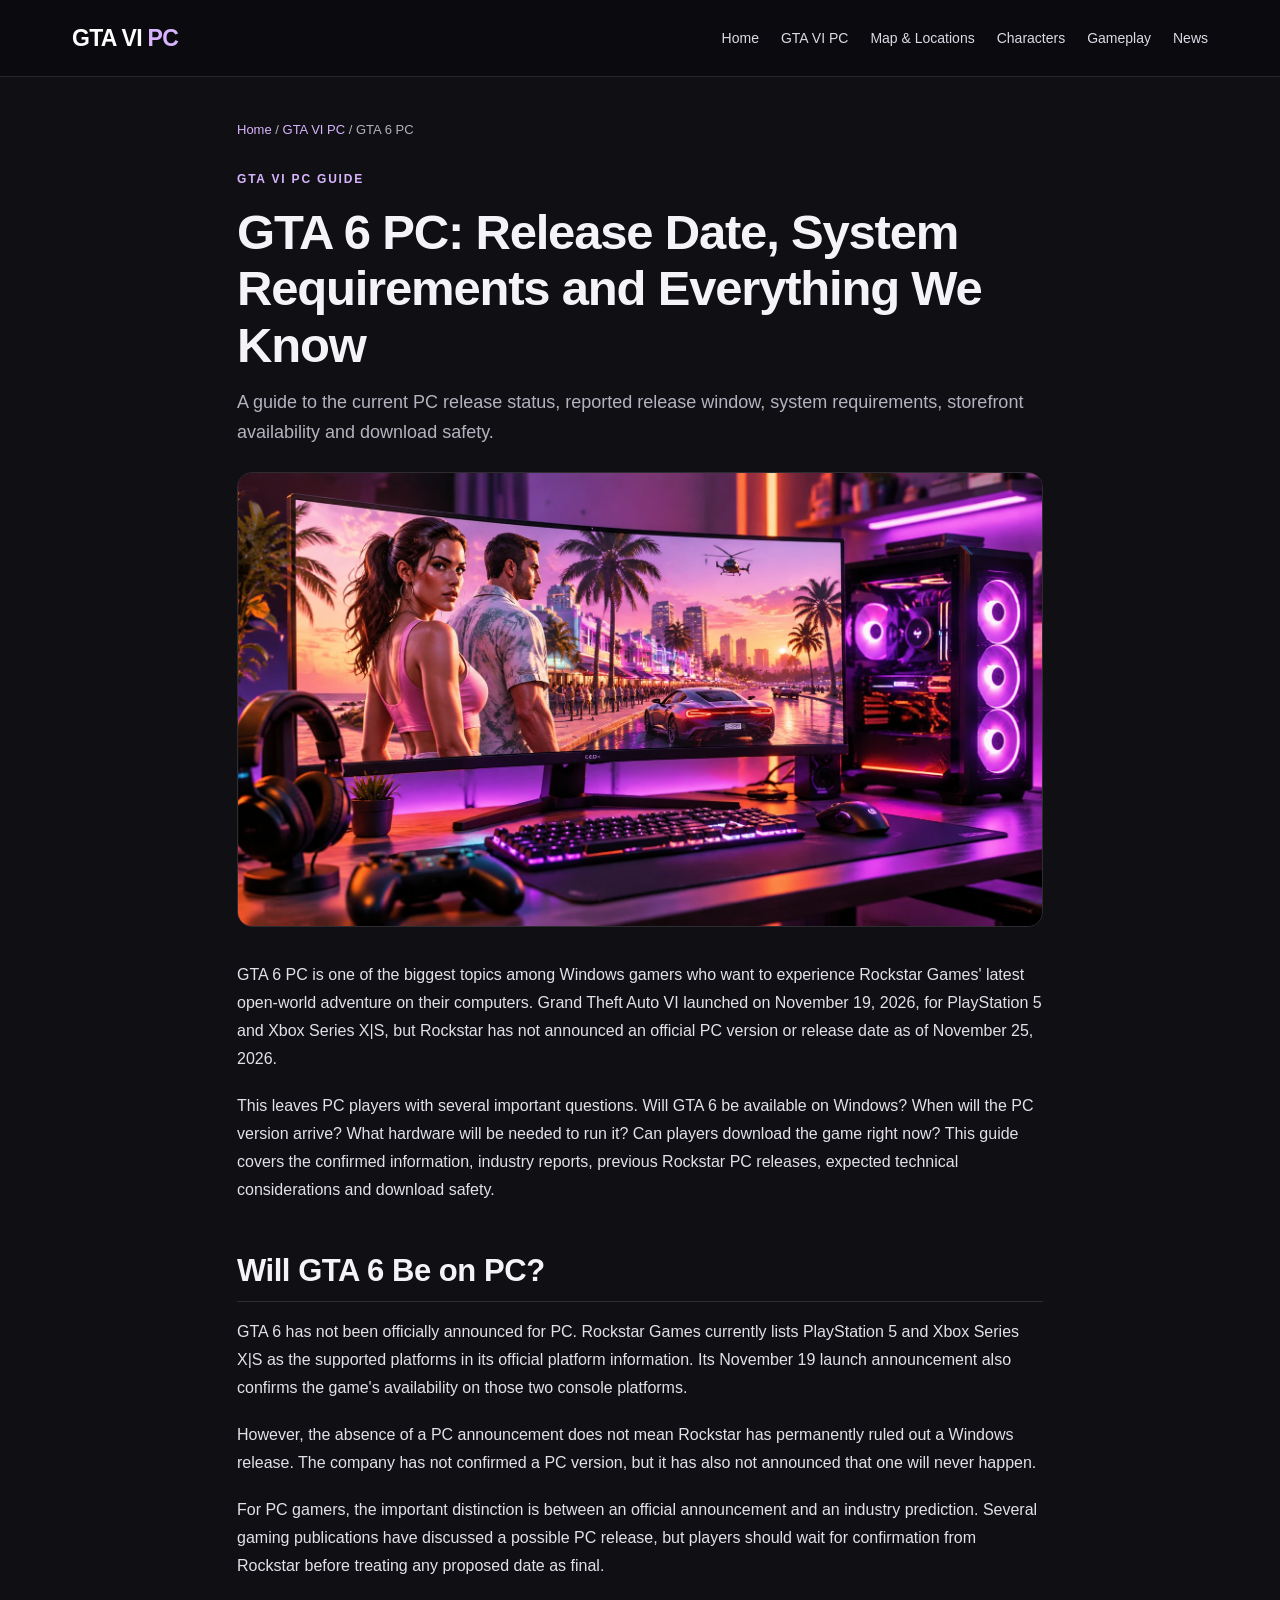
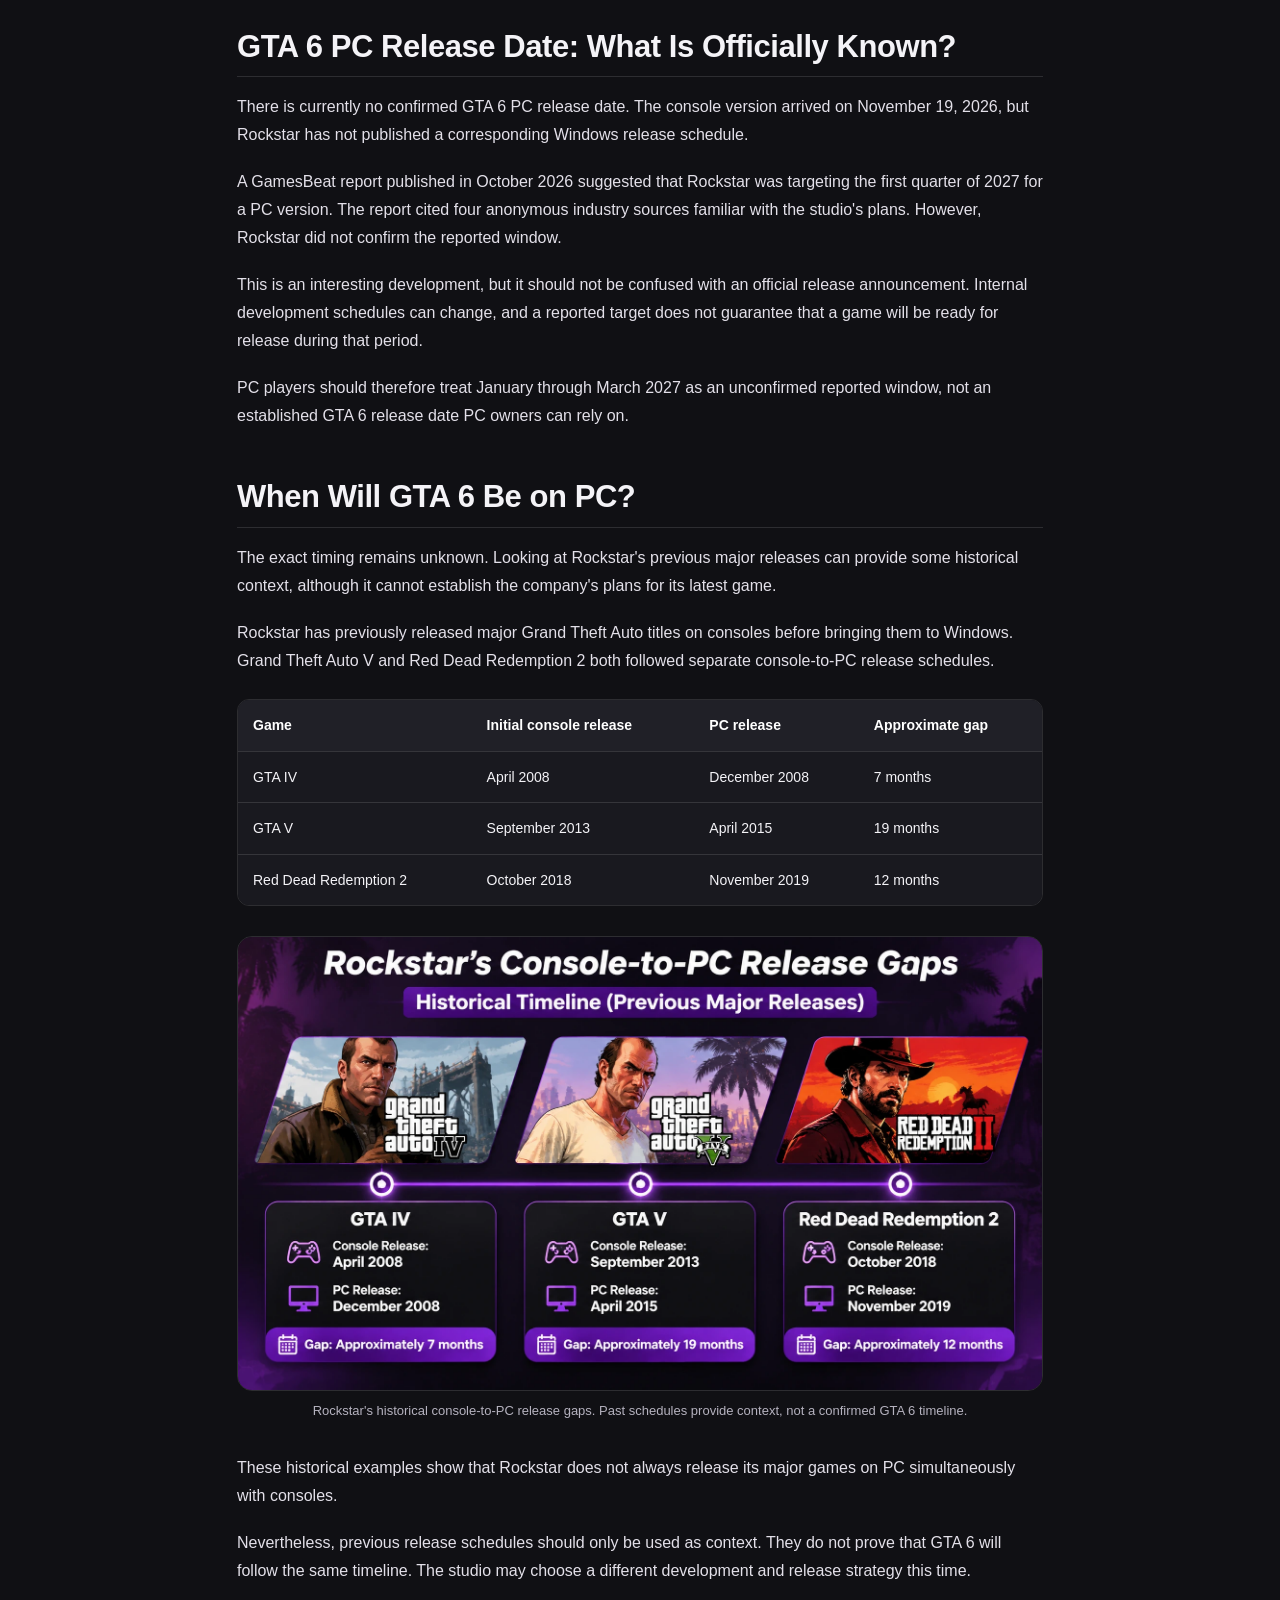
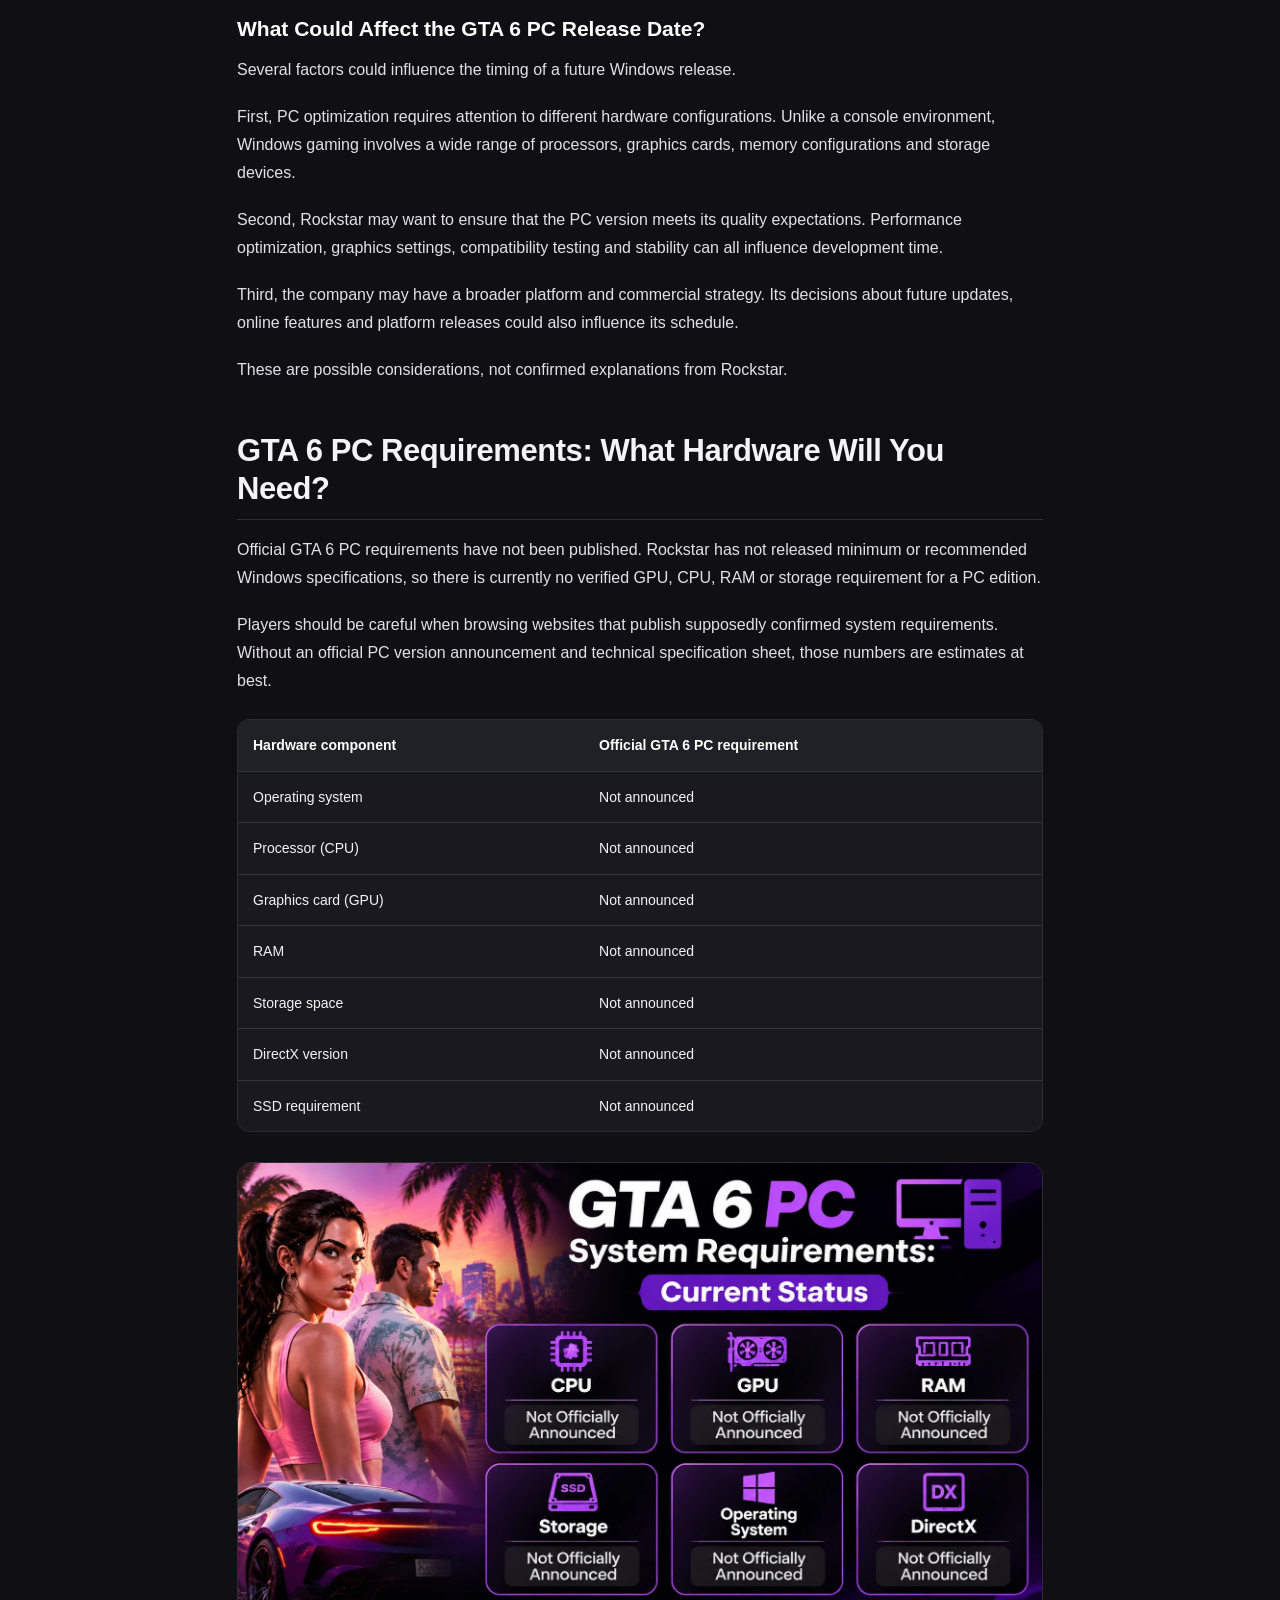
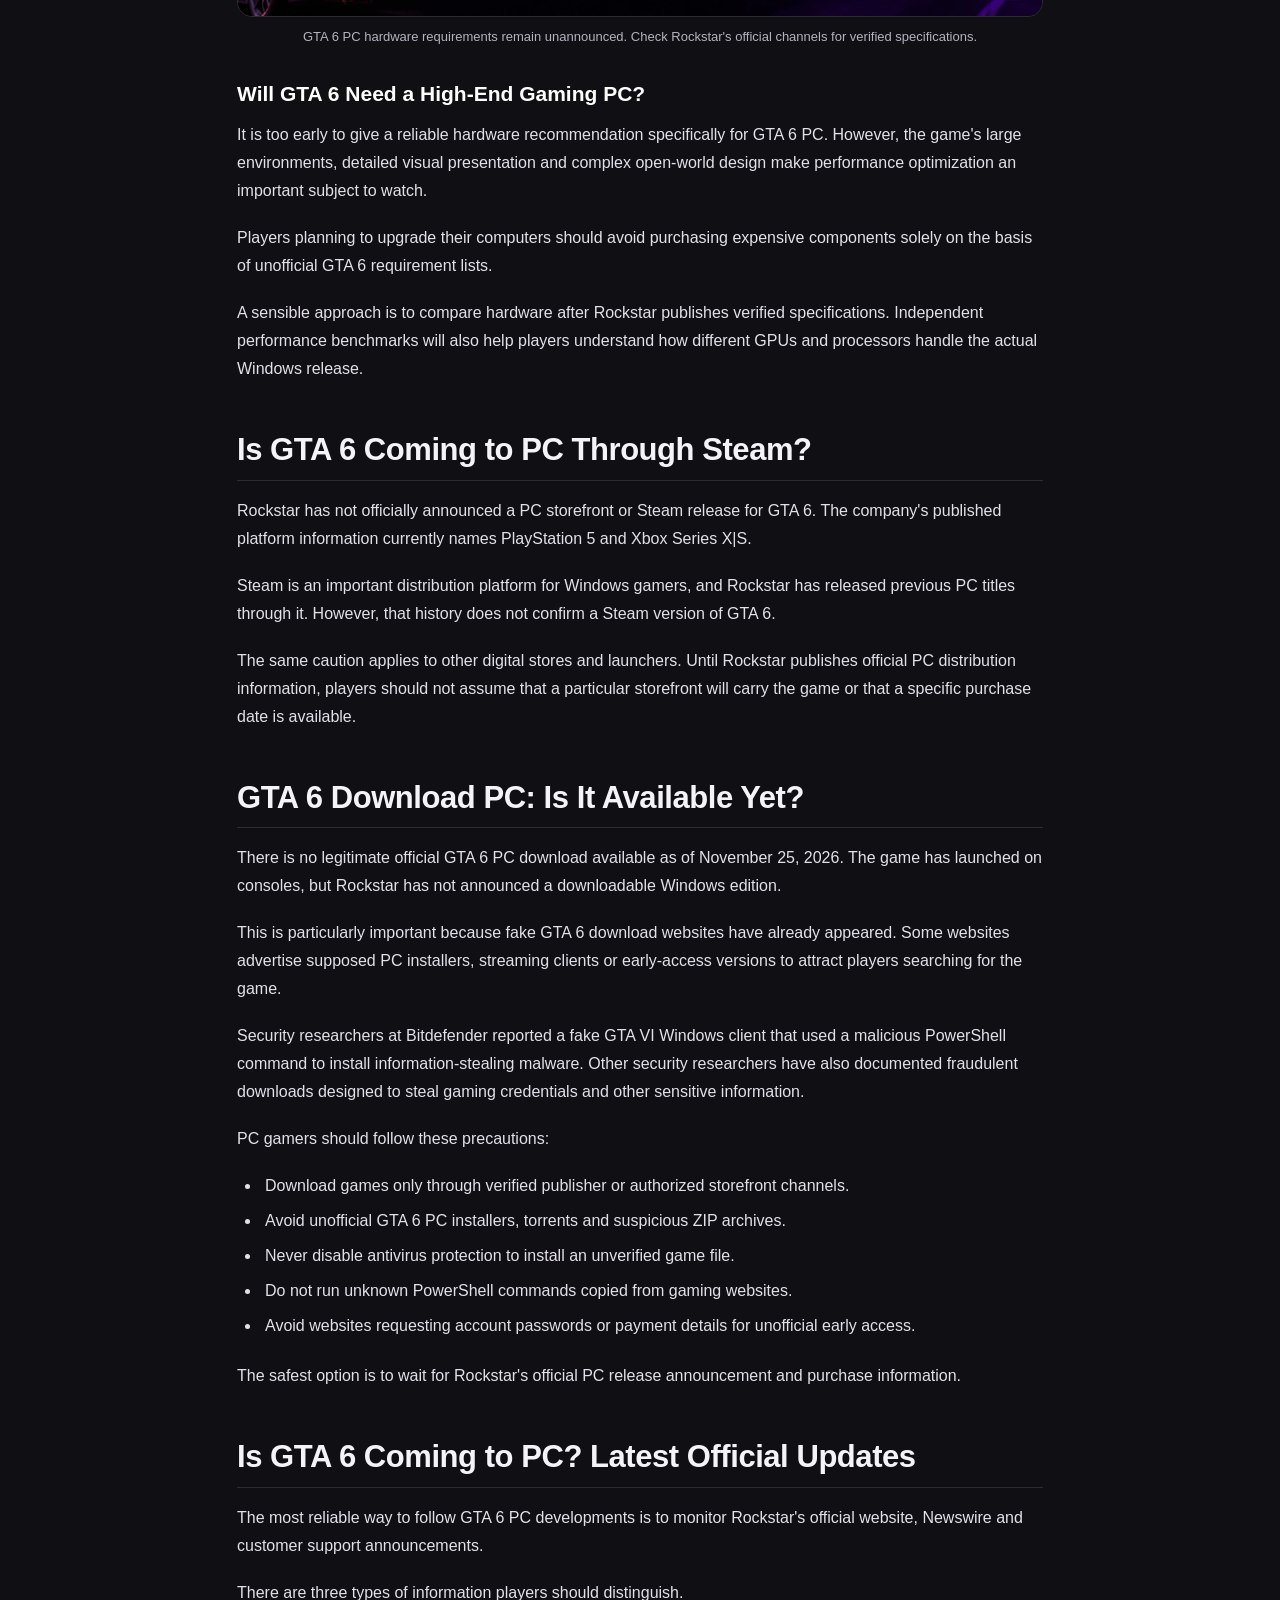
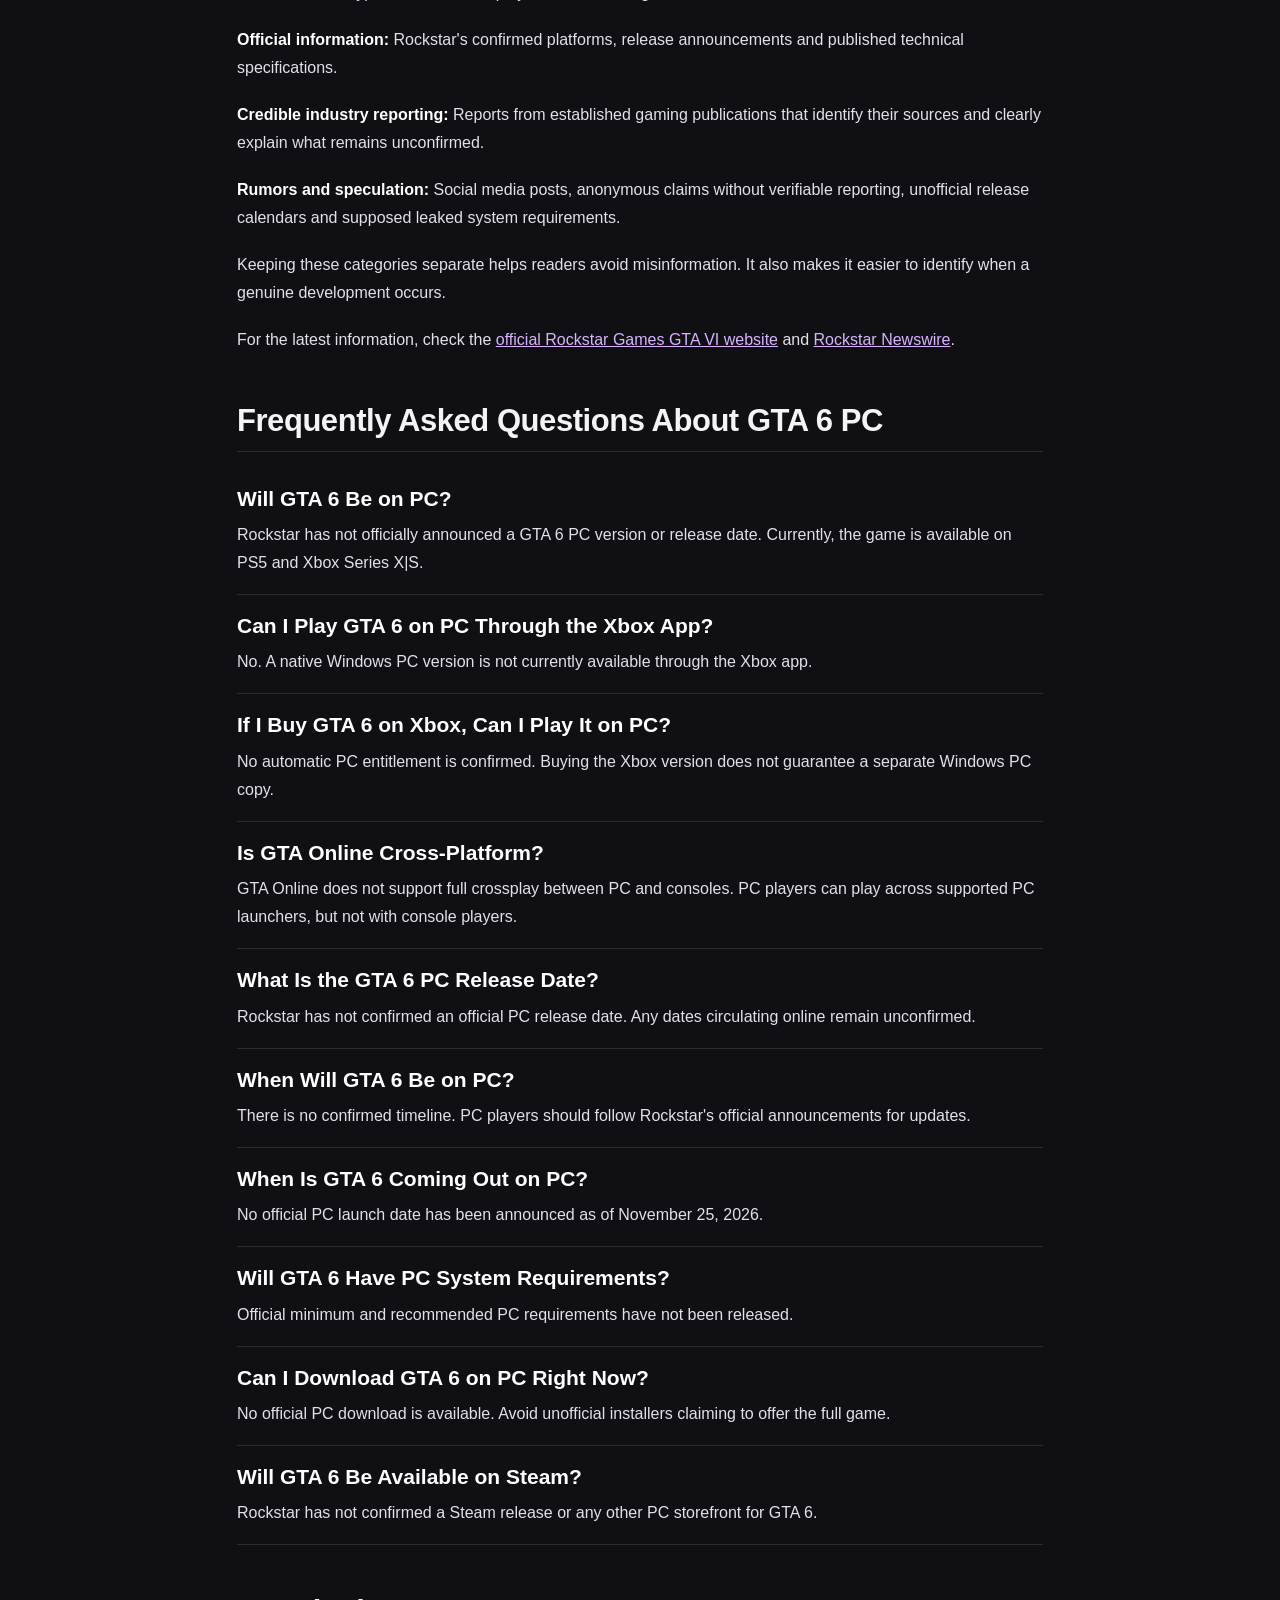
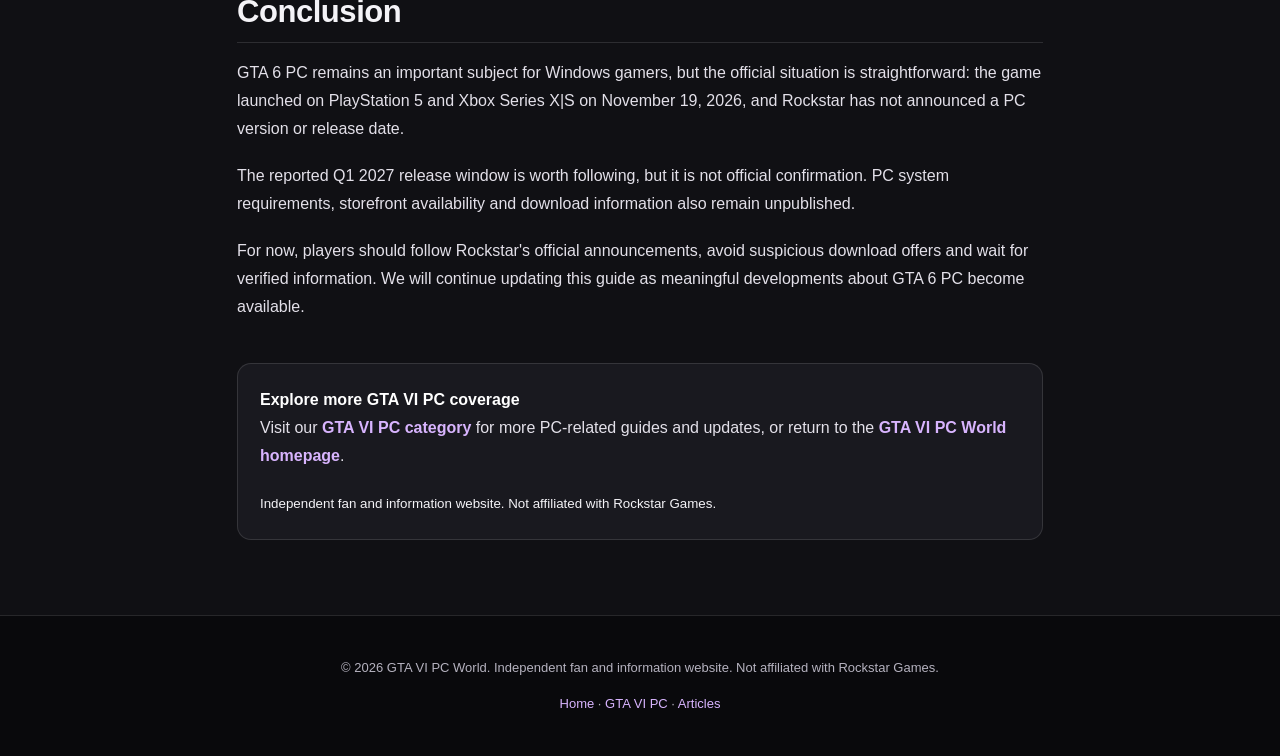
==== articles/gta-6-pc.html @ 8dec9431 "GTA 6 PC release date and requirements article" ====
<!DOCTYPE html>
<html lang="en">
<head>
  <meta charset="UTF-8">
  <meta name="viewport" content="width=device-width, initial-scale=1.0">
  <title>GTA 6 PC: Release Date, System Requirements and Everything We Know</title>
  <meta name="description" content="GTA 6 PC release date, requirements and download status explained. Discover official updates, PC rumors and what gamers need to know.">
  <meta name="robots" content="index, follow">
  <link rel="canonical" href="https://gta6pcworld.github.io/articles/gta-6-pc.html">
  <meta name="theme-color" content="#111116">
  <meta property="og:type" content="article">
  <meta property="og:title" content="GTA 6 PC: Release Date, System Requirements and Everything We Know">
  <meta property="og:description" content="GTA 6 PC release date, requirements and download status explained. Discover official updates, PC rumors and what gamers need to know.">
  <meta property="og:url" content="https://gta6pcworld.github.io/articles/gta-6-pc.html">
  <meta property="og:image" content="https://gta6pcworld.github.io/assets/images/gta-6-pc.webp">
  <meta name="twitter:card" content="summary_large_image">
  <meta name="twitter:title" content="GTA 6 PC: Release Date, System Requirements and Everything We Know">
  <meta name="twitter:description" content="GTA 6 PC release date, requirements and download status explained. Discover official updates, PC rumors and what gamers need to know.">
  <meta name="twitter:image" content="https://gta6pcworld.github.io/assets/images/gta-6-pc.webp">

  <style>
    :root {
      --bg: #101014;
      --surface: #19191f;
      --surface-2: #202027;
      --text: #f4f3f7;
      --muted: #b5b2bf;
      --accent: #a855f7;
      --accent-light: #d8b4fe;
      --border: rgba(255,255,255,.12);
      --content: 850px;
    }
    * { box-sizing: border-box; }
    html { scroll-behavior: smooth; }
    body {
      margin: 0;
      background: var(--bg);
      color: var(--text);
      font-family: Arial, Helvetica, sans-serif;
      line-height: 1.75;
    }
    a { color: var(--accent-light); }
    .site-header {
      background: #0b0b0f;
      border-bottom: 1px solid var(--border);
    }
    .header-inner {
      max-width: 1180px;
      margin: auto;
      padding: 18px 22px;
      display: flex;
      align-items: center;
      justify-content: space-between;
      gap: 20px;
    }
    .logo {
      color: #fff;
      text-decoration: none;
      font-size: 23px;
      font-weight: 800;
      letter-spacing: -.7px;
    }
    .logo span { color: var(--accent-light); }
    .nav { display: flex; gap: 22px; flex-wrap: wrap; }
    .nav a {
      color: #ddd9e5;
      text-decoration: none;
      font-size: 14px;
    }
    .nav a:hover, .breadcrumb a:hover { color: var(--accent-light); }
    .article-wrap {
      max-width: var(--content);
      margin: 0 auto;
      padding: 42px 22px 75px;
    }
    .breadcrumb {
      color: var(--muted);
      font-size: 13px;
      margin-bottom: 22px;
    }
    .breadcrumb a { text-decoration: none; }
    .category-label {
      color: var(--accent-light);
      text-transform: uppercase;
      font-size: 12px;
      font-weight: 700;
      letter-spacing: 1.8px;
    }
    h1 {
      font-size: clamp(32px, 5vw, 49px);
      line-height: 1.15;
      letter-spacing: -1.2px;
      margin: 12px 0 15px;
    }
    .dek {
      color: var(--muted);
      font-size: 18px;
      line-height: 1.65;
      margin: 0 0 25px;
    }
    .featured-image, .article-figure img {
      display: block;
      width: 100%;
      height: auto;
      border-radius: 15px;
      border: 1px solid var(--border);
    }
    .featured-image { margin: 25px 0 34px; }
    .article-body { font-size: 16px; }
    .article-body p { margin: 0 0 19px; color: #e3e0e9; }
    .article-body h2 {
      font-size: clamp(24px, 3.4vw, 31px);
      line-height: 1.25;
      margin: 48px 0 16px;
      padding-bottom: 10px;
      border-bottom: 1px solid var(--border);
      letter-spacing: -.45px;
    }
    .article-body h3 {
      font-size: 21px;
      line-height: 1.35;
      margin: 30px 0 12px;
      color: #fff;
    }
    .article-body strong { color: #fff; }
    .article-body ul { padding-left: 24px; margin: 0 0 22px; color: #e3e0e9; }
    .article-body li { padding-left: 4px; margin: 7px 0; }
    .table-wrap {
      overflow-x: auto;
      margin: 24px 0 30px;
      border: 1px solid var(--border);
      border-radius: 12px;
    }
    table {
      width: 100%;
      min-width: 540px;
      border-collapse: collapse;
      background: var(--surface);
      font-size: 14px;
    }
    th, td {
      padding: 13px 15px;
      text-align: left;
      border-bottom: 1px solid var(--border);
    }
    th { background: var(--surface-2); color: #fff; }
    tr:last-child td { border-bottom: 0; }
    .article-figure { margin: 28px 0 32px; }
    .article-figure figcaption {
      color: var(--muted);
      font-size: 13px;
      margin-top: 9px;
      text-align: center;
    }
    .notice {
      background: rgba(168,85,247,.09);
      border: 1px solid rgba(168,85,247,.32);
      border-radius: 12px;
      padding: 17px 19px;
      margin: 24px 0;
      color: #eee7f7;
    }
    .faq-item {
      padding: 17px 0;
      border-bottom: 1px solid var(--border);
    }
    .faq-item h3 { margin: 0 0 8px; }
    .faq-item p { margin: 0; }
    .article-end {
      background: var(--surface);
      border: 1px solid var(--border);
      border-radius: 14px;
      padding: 22px;
      margin-top: 42px;
    }
    .article-end a { text-decoration: none; font-weight: 700; }
    .site-footer {
      background: #09090c;
      border-top: 1px solid var(--border);
      padding: 28px 22px;
      color: var(--muted);
      font-size: 13px;
      text-align: center;
    }
    .site-footer a { text-decoration: none; }
    @media (max-width: 650px) {
      .header-inner { align-items: flex-start; flex-direction: column; }
      .nav { gap: 12px 17px; }
      .article-wrap { padding-top: 30px; }
      .dek { font-size: 16px; }
      .article-body { font-size: 15.5px; }
    }
  </style>

  <script type="application/ld+json">
  {
    "@context": "https://schema.org",
    "@type": "Article",
    "headline": "GTA 6 PC: Release Date, System Requirements and Everything We Know",
    "description": "GTA 6 PC release date, requirements and download status explained. Discover official updates, PC rumors and what gamers need to know.",
    "image": [
      "https://gta6pcworld.github.io/assets/images/gta-6-pc.webp",
      "https://gta6pcworld.github.io/assets/images/gta-6-pc-requirements-status.webp",
      "https://gta6pcworld.github.io/assets/images/rockstar-console-to-pc-release-history.webp"
    ],
    "author": {
      "@type": "Organization",
      "name": "GTA VI PC World"
    },
    "publisher": {
      "@type": "Organization",
      "name": "GTA VI PC World",
      "url": "https://gta6pcworld.github.io/"
    },
    "mainEntityOfPage": {
      "@type": "WebPage",
      "@id": "https://gta6pcworld.github.io/articles/gta-6-pc.html"
    }
  }
  </script>
</head>

<body>
  <header class="site-header">
    <div class="header-inner">
      <a class="logo" href="../index.html">GTA VI <span>PC</span></a>
      <nav class="nav" aria-label="Main navigation">
        <a href="../index.html">Home</a>
        <a href="../categories/gta-6-pc.html">GTA VI PC</a>
        <a href="../categories/map-locations.html">Map &amp; Locations</a>
        <a href="../categories/characters.html">Characters</a>
        <a href="../categories/gameplay.html">Gameplay</a>
        <a href="../categories/news.html">News</a>
      </nav>
    </div>
  </header>

  <main class="article-wrap">
    <div class="breadcrumb">
      <a href="../index.html">Home</a> / <a href="../categories/gta-6-pc.html">GTA VI PC</a> / GTA 6 PC
    </div>

    <article>
      <header>
        <span class="category-label">GTA VI PC GUIDE</span>
        <h1>GTA 6 PC: Release Date, System Requirements and Everything We Know</h1>
        <p class="dek">A guide to the current PC release status, reported release window, system requirements, storefront availability and download safety.</p>
        <img class="featured-image"
             src="../assets/images/gta-6-pc.webp"
             alt="GTA 6 PC gaming featured artwork"
             fetchpriority="high">
      </header>

      <div class="article-body">
        <p>GTA 6 PC is one of the biggest topics among Windows gamers who want to experience Rockstar Games' latest open-world adventure on their computers. Grand Theft Auto VI launched on November 19, 2026, for PlayStation 5 and Xbox Series X|S, but Rockstar has not announced an official PC version or release date as of November 25, 2026.</p>

        <p>This leaves PC players with several important questions. Will GTA 6 be available on Windows? When will the PC version arrive? What hardware will be needed to run it? Can players download the game right now? This guide covers the confirmed information, industry reports, previous Rockstar PC releases, expected technical considerations and download safety.</p>

        <h2>Will GTA 6 Be on PC?</h2>
        <p>GTA 6 has not been officially announced for PC. Rockstar Games currently lists PlayStation 5 and Xbox Series X|S as the supported platforms in its official platform information. Its November 19 launch announcement also confirms the game's availability on those two console platforms.</p>
        <p>However, the absence of a PC announcement does not mean Rockstar has permanently ruled out a Windows release. The company has not confirmed a PC version, but it has also not announced that one will never happen.</p>
        <p>For PC gamers, the important distinction is between an official announcement and an industry prediction. Several gaming publications have discussed a possible PC release, but players should wait for confirmation from Rockstar before treating any proposed date as final.</p>

        <h2>GTA 6 PC Release Date: What Is Officially Known?</h2>
        <p>There is currently no confirmed GTA 6 PC release date. The console version arrived on November 19, 2026, but Rockstar has not published a corresponding Windows release schedule.</p>
        <p>A GamesBeat report published in October 2026 suggested that Rockstar was targeting the first quarter of 2027 for a PC version. The report cited four anonymous industry sources familiar with the studio's plans. However, Rockstar did not confirm the reported window.</p>
        <p>This is an interesting development, but it should not be confused with an official release announcement. Internal development schedules can change, and a reported target does not guarantee that a game will be ready for release during that period.</p>
        <p>PC players should therefore treat January through March 2027 as an unconfirmed reported window, not an established GTA 6 release date PC owners can rely on.</p>

        <h2>When Will GTA 6 Be on PC?</h2>
        <p>The exact timing remains unknown. Looking at Rockstar's previous major releases can provide some historical context, although it cannot establish the company's plans for its latest game.</p>
        <p>Rockstar has previously released major Grand Theft Auto titles on consoles before bringing them to Windows. Grand Theft Auto V and Red Dead Redemption 2 both followed separate console-to-PC release schedules.</p>

        <div class="table-wrap">
          <table>
            <thead>
              <tr><th>Game</th><th>Initial console release</th><th>PC release</th><th>Approximate gap</th></tr>
            </thead>
            <tbody>
              <tr><td>GTA IV</td><td>April 2008</td><td>December 2008</td><td>7 months</td></tr>
              <tr><td>GTA V</td><td>September 2013</td><td>April 2015</td><td>19 months</td></tr>
              <tr><td>Red Dead Redemption 2</td><td>October 2018</td><td>November 2019</td><td>12 months</td></tr>
            </tbody>
          </table>
        </div>

        <figure class="article-figure">
          <img src="../assets/images/rockstar-console-to-pc-release-history.webp"
               alt="Infographic comparing Rockstar console and PC release timelines for GTA IV, GTA V and Red Dead Redemption 2"
               loading="lazy">
          <figcaption>Rockstar's historical console-to-PC release gaps. Past schedules provide context, not a confirmed GTA 6 timeline.</figcaption>
        </figure>

        <p>These historical examples show that Rockstar does not always release its major games on PC simultaneously with consoles.</p>
        <p>Nevertheless, previous release schedules should only be used as context. They do not prove that GTA 6 will follow the same timeline. The studio may choose a different development and release strategy this time.</p>

        <h3>What Could Affect the GTA 6 PC Release Date?</h3>
        <p>Several factors could influence the timing of a future Windows release.</p>
        <p>First, PC optimization requires attention to different hardware configurations. Unlike a console environment, Windows gaming involves a wide range of processors, graphics cards, memory configurations and storage devices.</p>
        <p>Second, Rockstar may want to ensure that the PC version meets its quality expectations. Performance optimization, graphics settings, compatibility testing and stability can all influence development time.</p>
        <p>Third, the company may have a broader platform and commercial strategy. Its decisions about future updates, online features and platform releases could also influence its schedule.</p>
        <p>These are possible considerations, not confirmed explanations from Rockstar.</p>

        <h2>GTA 6 PC Requirements: What Hardware Will You Need?</h2>
        <p>Official GTA 6 PC requirements have not been published. Rockstar has not released minimum or recommended Windows specifications, so there is currently no verified GPU, CPU, RAM or storage requirement for a PC edition.</p>
        <p>Players should be careful when browsing websites that publish supposedly confirmed system requirements. Without an official PC version announcement and technical specification sheet, those numbers are estimates at best.</p>

        <div class="table-wrap">
          <table>
            <thead>
              <tr><th>Hardware component</th><th>Official GTA 6 PC requirement</th></tr>
            </thead>
            <tbody>
              <tr><td>Operating system</td><td>Not announced</td></tr>
              <tr><td>Processor (CPU)</td><td>Not announced</td></tr>
              <tr><td>Graphics card (GPU)</td><td>Not announced</td></tr>
              <tr><td>RAM</td><td>Not announced</td></tr>
              <tr><td>Storage space</td><td>Not announced</td></tr>
              <tr><td>DirectX version</td><td>Not announced</td></tr>
              <tr><td>SSD requirement</td><td>Not announced</td></tr>
            </tbody>
          </table>
        </div>

        <figure class="article-figure">
          <img src="../assets/images/gta-6-pc-requirements-status.webp"
               alt="Infographic showing the announcement status of GTA 6 PC operating system, CPU, GPU, RAM, storage, DirectX and SSD requirements"
               loading="lazy">
          <figcaption>GTA 6 PC hardware requirements remain unannounced. Check Rockstar's official channels for verified specifications.</figcaption>
        </figure>

        <h3>Will GTA 6 Need a High-End Gaming PC?</h3>
        <p>It is too early to give a reliable hardware recommendation specifically for GTA 6 PC. However, the game's large environments, detailed visual presentation and complex open-world design make performance optimization an important subject to watch.</p>
        <p>Players planning to upgrade their computers should avoid purchasing expensive components solely on the basis of unofficial GTA 6 requirement lists.</p>
        <p>A sensible approach is to compare hardware after Rockstar publishes verified specifications. Independent performance benchmarks will also help players understand how different GPUs and processors handle the actual Windows release.</p>

        <h2>Is GTA 6 Coming to PC Through Steam?</h2>
        <p>Rockstar has not officially announced a PC storefront or Steam release for GTA 6. The company's published platform information currently names PlayStation 5 and Xbox Series X|S.</p>
        <p>Steam is an important distribution platform for Windows gamers, and Rockstar has released previous PC titles through it. However, that history does not confirm a Steam version of GTA 6.</p>
        <p>The same caution applies to other digital stores and launchers. Until Rockstar publishes official PC distribution information, players should not assume that a particular storefront will carry the game or that a specific purchase date is available.</p>

        <h2>GTA 6 Download PC: Is It Available Yet?</h2>
        <p>There is no legitimate official GTA 6 PC download available as of November 25, 2026. The game has launched on consoles, but Rockstar has not announced a downloadable Windows edition.</p>
        <p>This is particularly important because fake GTA 6 download websites have already appeared. Some websites advertise supposed PC installers, streaming clients or early-access versions to attract players searching for the game.</p>
        <p>Security researchers at Bitdefender reported a fake GTA VI Windows client that used a malicious PowerShell command to install information-stealing malware. Other security researchers have also documented fraudulent downloads designed to steal gaming credentials and other sensitive information.</p>
        <p>PC gamers should follow these precautions:</p>
        <ul>
          <li>Download games only through verified publisher or authorized storefront channels.</li>
          <li>Avoid unofficial GTA 6 PC installers, torrents and suspicious ZIP archives.</li>
          <li>Never disable antivirus protection to install an unverified game file.</li>
          <li>Do not run unknown PowerShell commands copied from gaming websites.</li>
          <li>Avoid websites requesting account passwords or payment details for unofficial early access.</li>
        </ul>
        <p>The safest option is to wait for Rockstar's official PC release announcement and purchase information.</p>

        <h2>Is GTA 6 Coming to PC? Latest Official Updates</h2>
        <p>The most reliable way to follow GTA 6 PC developments is to monitor Rockstar's official website, Newswire and customer support announcements.</p>
        <p>There are three types of information players should distinguish.</p>
        <p><strong>Official information:</strong> Rockstar's confirmed platforms, release announcements and published technical specifications.</p>
        <p><strong>Credible industry reporting:</strong> Reports from established gaming publications that identify their sources and clearly explain what remains unconfirmed.</p>
        <p><strong>Rumors and speculation:</strong> Social media posts, anonymous claims without verifiable reporting, unofficial release calendars and supposed leaked system requirements.</p>
        <p>Keeping these categories separate helps readers avoid misinformation. It also makes it easier to identify when a genuine development occurs.</p>
        <p>For the latest information, check the <a href="https://www.rockstargames.com/VI" target="_blank" rel="noopener noreferrer">official Rockstar Games GTA VI website</a> and <a href="https://www.rockstargames.com/newswire" target="_blank" rel="noopener noreferrer">Rockstar Newswire</a>.</p>

        <h2>Frequently Asked Questions About GTA 6 PC</h2>

        <section class="faq-item">
          <h3>Will GTA 6 Be on PC?</h3>
          <p>Rockstar has not officially announced a GTA 6 PC version or release date. Currently, the game is available on PS5 and Xbox Series X|S.</p>
        </section>
        <section class="faq-item">
          <h3>Can I Play GTA 6 on PC Through the Xbox App?</h3>
          <p>No. A native Windows PC version is not currently available through the Xbox app.</p>
        </section>
        <section class="faq-item">
          <h3>If I Buy GTA 6 on Xbox, Can I Play It on PC?</h3>
          <p>No automatic PC entitlement is confirmed. Buying the Xbox version does not guarantee a separate Windows PC copy.</p>
        </section>
        <section class="faq-item">
          <h3>Is GTA Online Cross-Platform?</h3>
          <p>GTA Online does not support full crossplay between PC and consoles. PC players can play across supported PC launchers, but not with console players.</p>
        </section>
        <section class="faq-item">
          <h3>What Is the GTA 6 PC Release Date?</h3>
          <p>Rockstar has not confirmed an official PC release date. Any dates circulating online remain unconfirmed.</p>
        </section>
        <section class="faq-item">
          <h3>When Will GTA 6 Be on PC?</h3>
          <p>There is no confirmed timeline. PC players should follow Rockstar's official announcements for updates.</p>
        </section>
        <section class="faq-item">
          <h3>When Is GTA 6 Coming Out on PC?</h3>
          <p>No official PC launch date has been announced as of November 25, 2026.</p>
        </section>
        <section class="faq-item">
          <h3>Will GTA 6 Have PC System Requirements?</h3>
          <p>Official minimum and recommended PC requirements have not been released.</p>
        </section>
        <section class="faq-item">
          <h3>Can I Download GTA 6 on PC Right Now?</h3>
          <p>No official PC download is available. Avoid unofficial installers claiming to offer the full game.</p>
        </section>
        <section class="faq-item">
          <h3>Will GTA 6 Be Available on Steam?</h3>
          <p>Rockstar has not confirmed a Steam release or any other PC storefront for GTA 6.</p>
        </section>

        <h2>Conclusion</h2>
        <p>GTA 6 PC remains an important subject for Windows gamers, but the official situation is straightforward: the game launched on PlayStation 5 and Xbox Series X|S on November 19, 2026, and Rockstar has not announced a PC version or release date.</p>
        <p>The reported Q1 2027 release window is worth following, but it is not official confirmation. PC system requirements, storefront availability and download information also remain unpublished.</p>
        <p>For now, players should follow Rockstar's official announcements, avoid suspicious download offers and wait for verified information. We will continue updating this guide as meaningful developments about GTA 6 PC become available.</p>

        <div class="article-end">
          <strong>Explore more GTA VI PC coverage</strong>
          <p>Visit our <a href="../categories/gta-6-pc.html">GTA VI PC category</a> for more PC-related guides and updates, or return to the <a href="../index.html">GTA VI PC World homepage</a>.</p>
          <small>Independent fan and information website. Not affiliated with Rockstar Games.</small>
        </div>
      </div>
    </article>
  </main>

  <footer class="site-footer">
    <p>© 2026 GTA VI PC World. Independent fan and information website. Not affiliated with Rockstar Games.</p>
    <p><a href="../index.html">Home</a> · <a href="../categories/gta-6-pc.html">GTA VI PC</a> · <a href="./index.html">Articles</a></p>
  </footer>
</body>
</html>
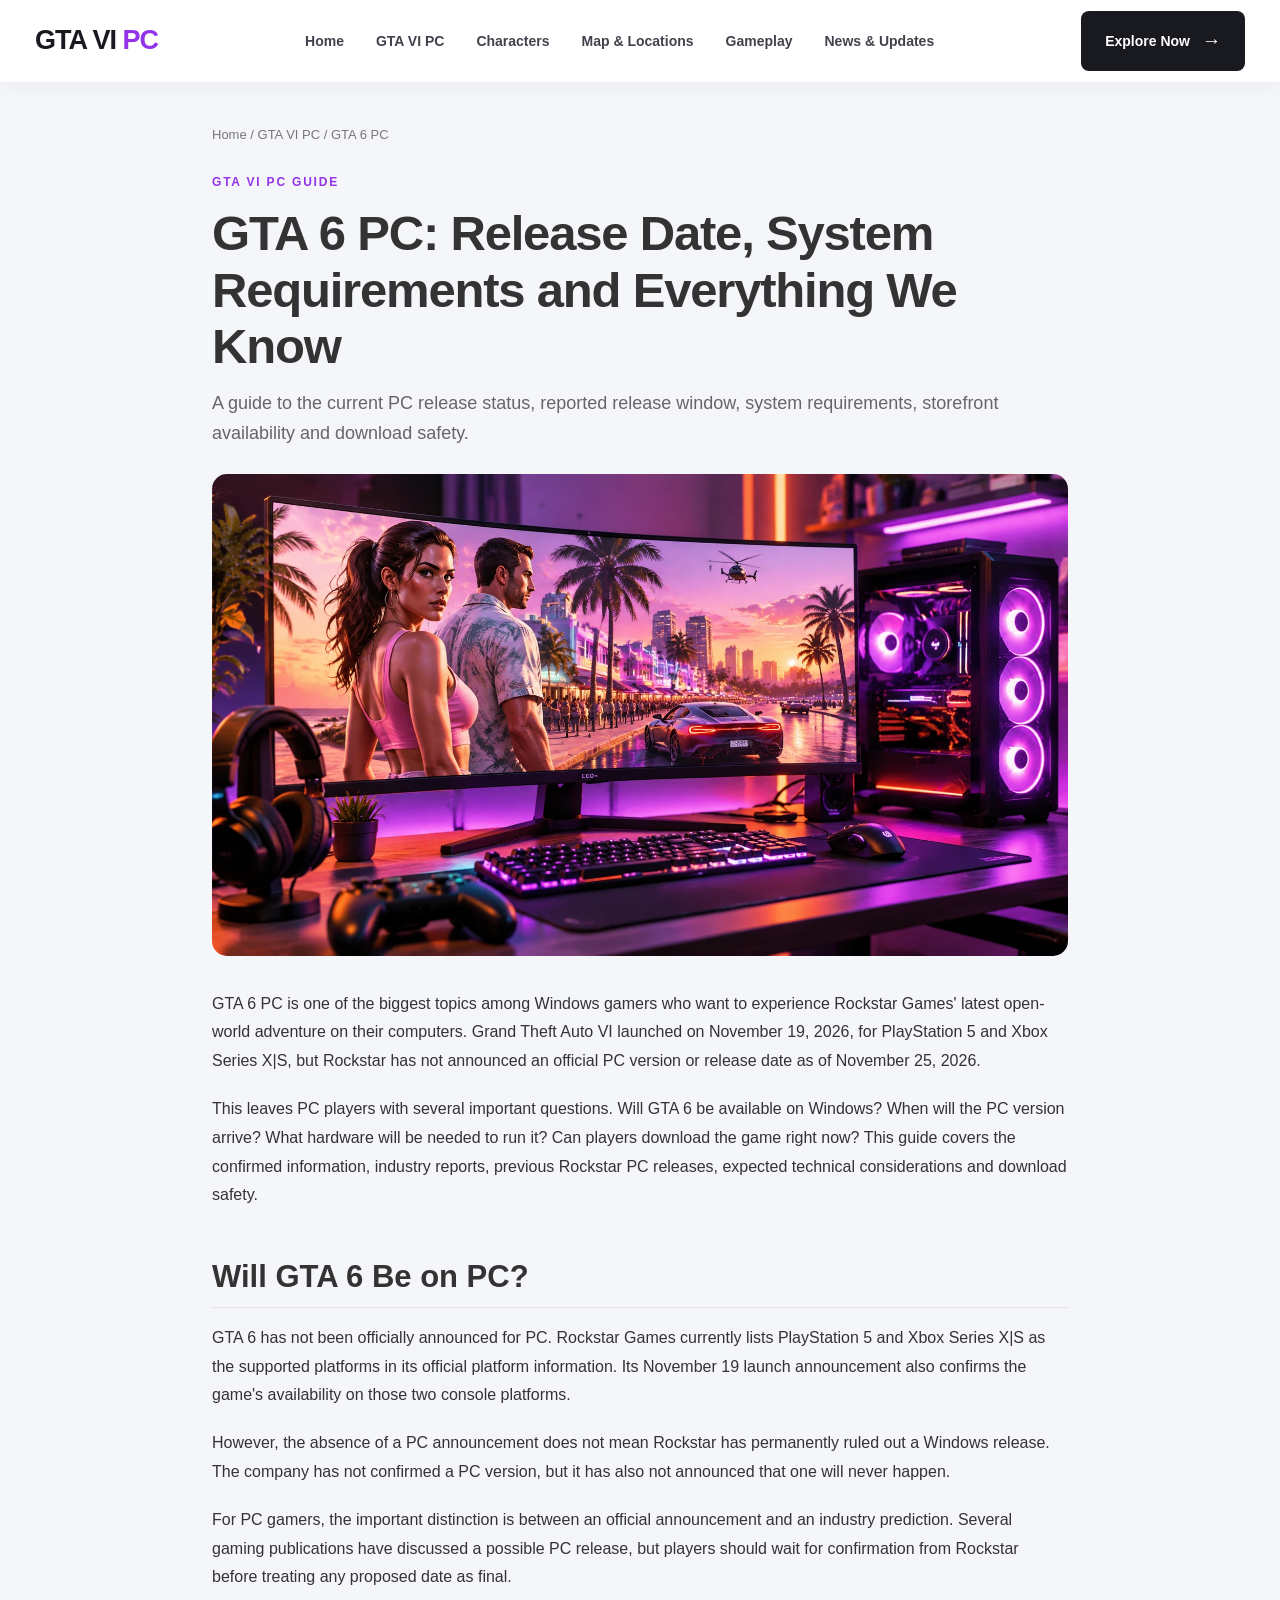
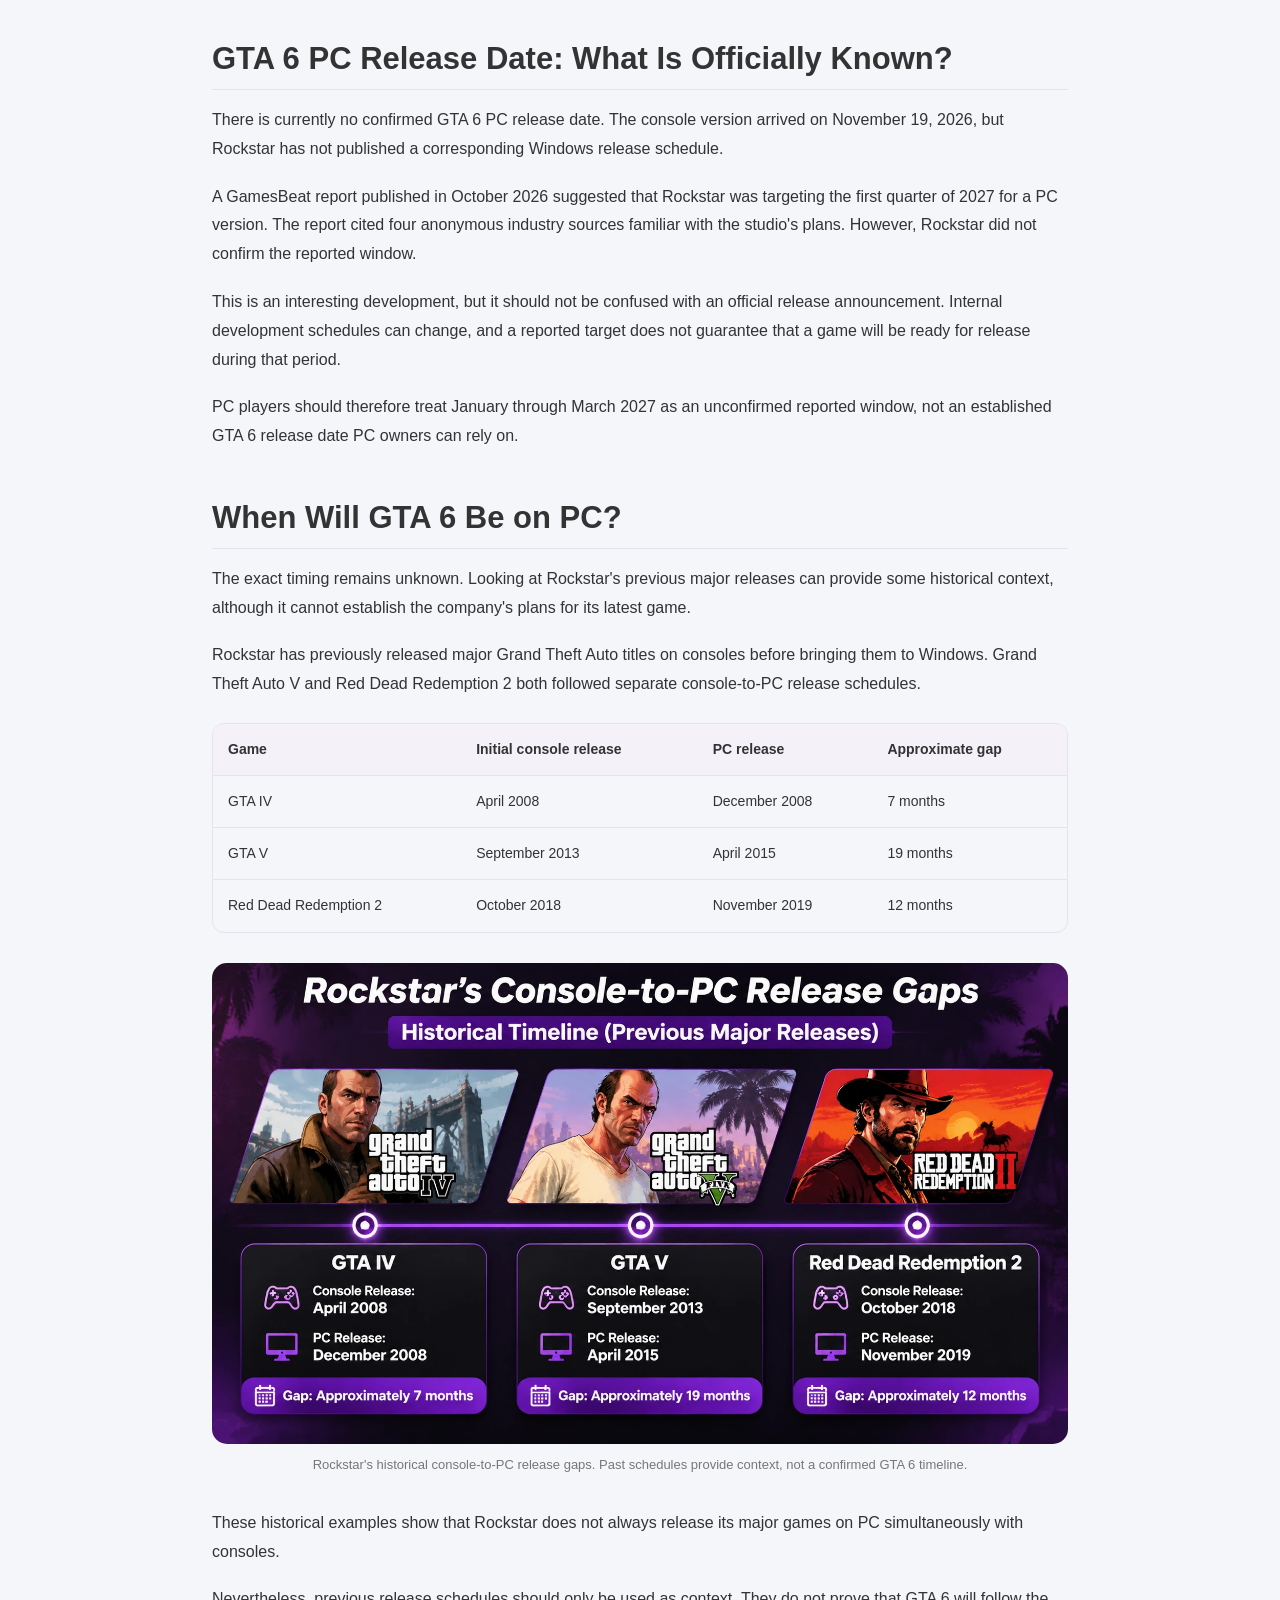
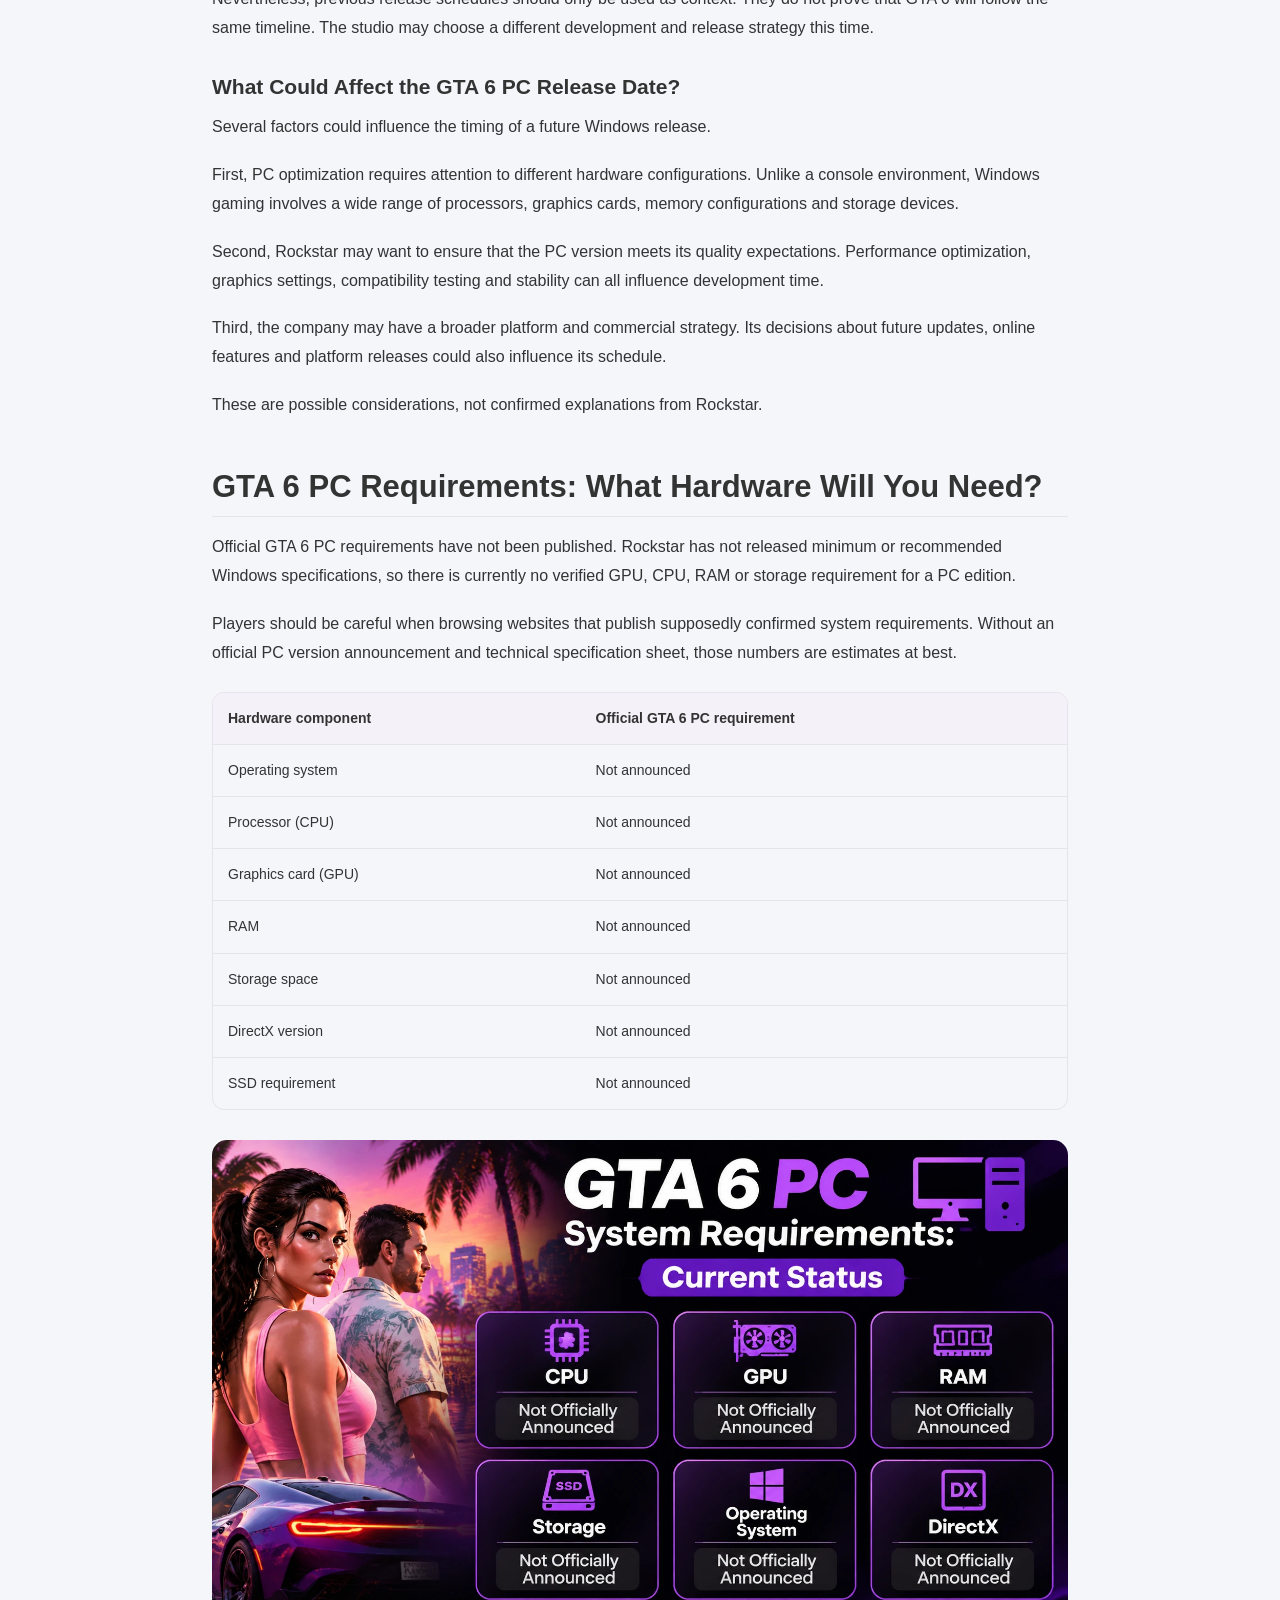
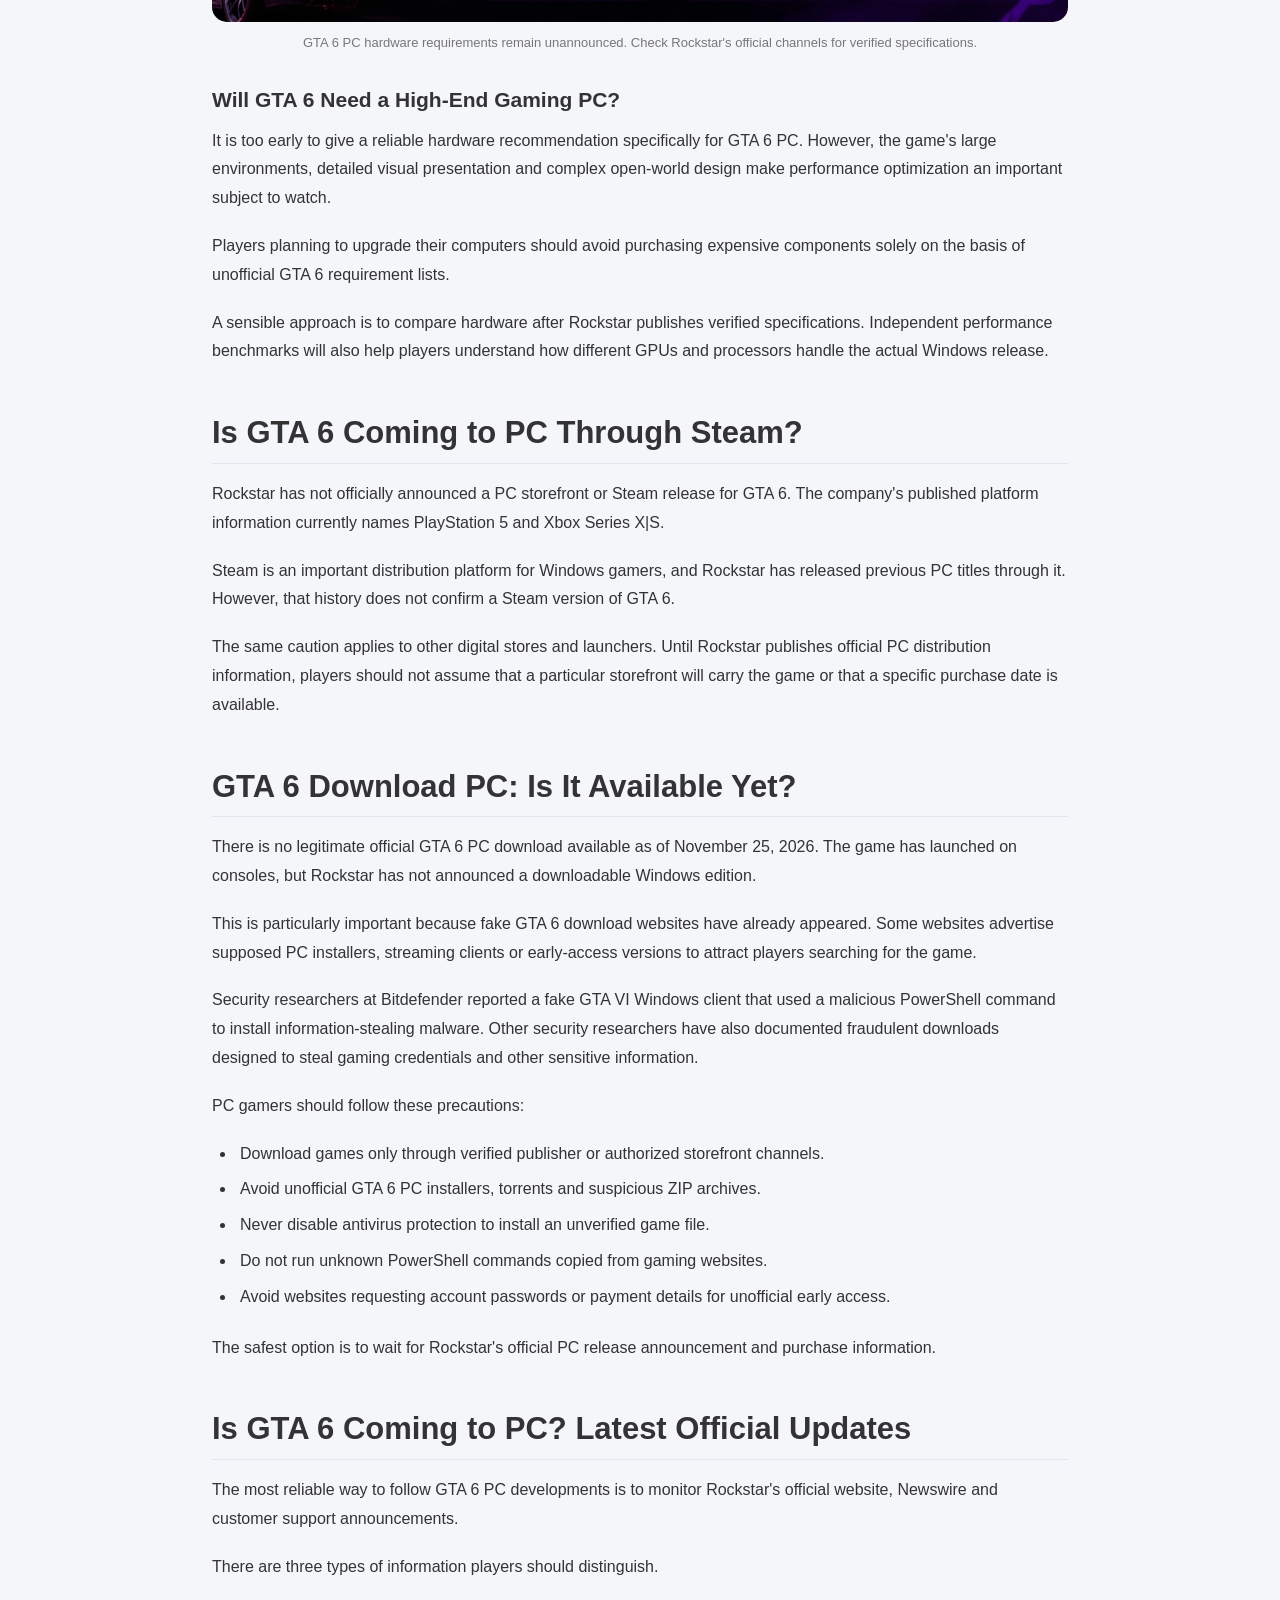
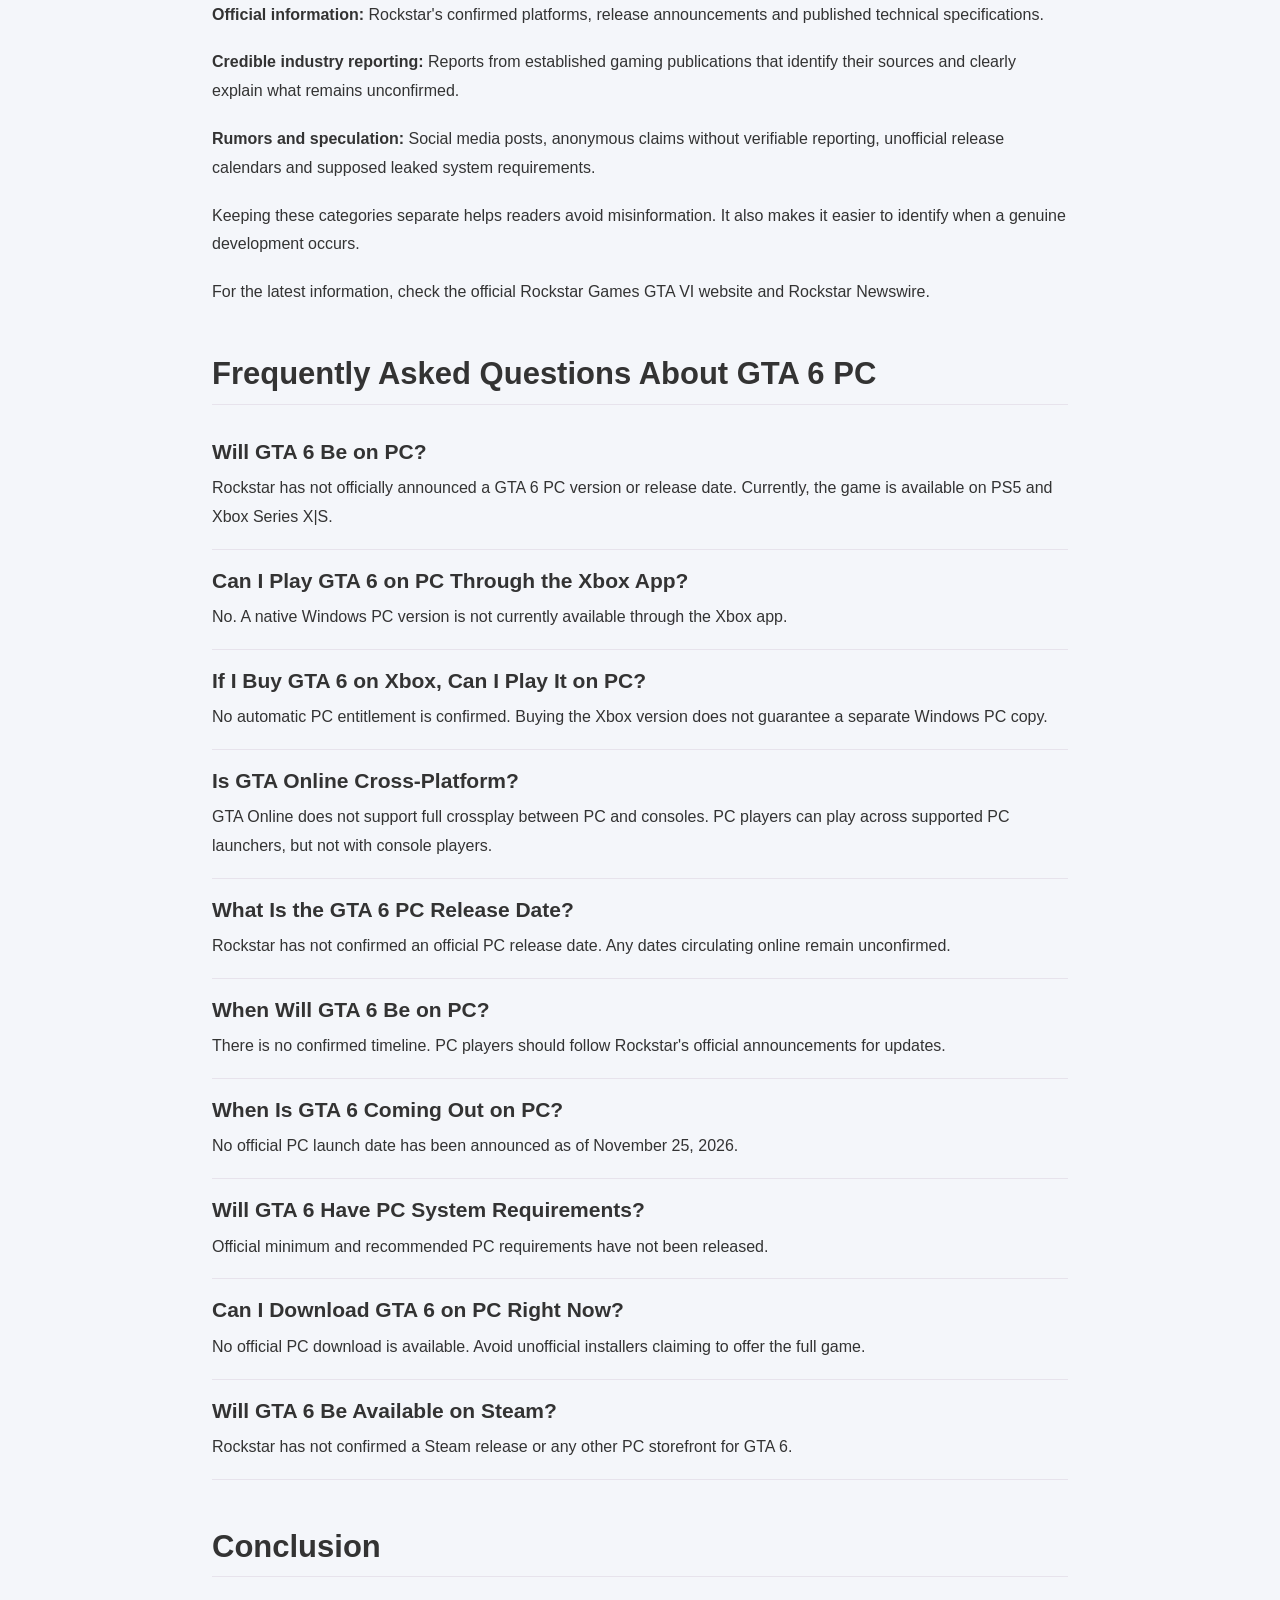
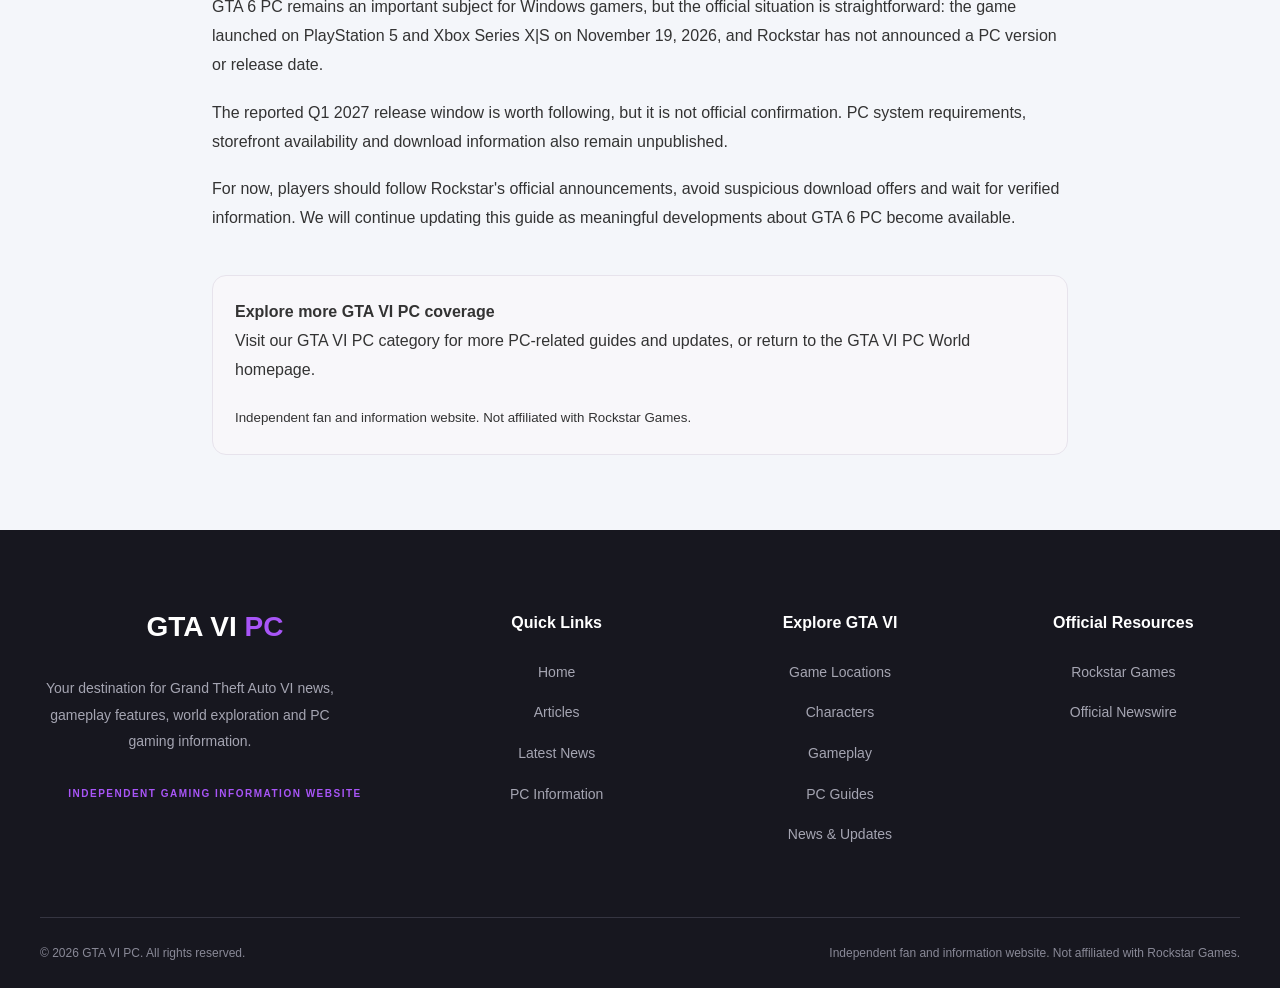
==== commit a570b40b: "Fix GTA 6 PC article layout and match website design" ====
--- a/articles/gta-6-pc.html
+++ b/articles/gta-6-pc.html
@@ -1,197 +1,199 @@
+
 <!DOCTYPE html>
 <html lang="en">
 <head>
   <meta charset="UTF-8">
   <meta name="viewport" content="width=device-width, initial-scale=1.0">
+
   <title>GTA 6 PC: Release Date, System Requirements and Everything We Know</title>
+
   <meta name="description" content="GTA 6 PC release date, requirements and download status explained. Discover official updates, PC rumors and what gamers need to know.">
+
   <meta name="robots" content="index, follow">
+
   <link rel="canonical" href="https://gta6pcworld.github.io/articles/gta-6-pc.html">
-  <meta name="theme-color" content="#111116">
+
+  <meta name="theme-color" content="#F4F6FA">
+
+  <!-- EXISTING WEBSITE CSS -->
+  <link rel="stylesheet" href="../style.css">
+
+  <!-- SOCIAL MEDIA SEO -->
   <meta property="og:type" content="article">
   <meta property="og:title" content="GTA 6 PC: Release Date, System Requirements and Everything We Know">
   <meta property="og:description" content="GTA 6 PC release date, requirements and download status explained. Discover official updates, PC rumors and what gamers need to know.">
   <meta property="og:url" content="https://gta6pcworld.github.io/articles/gta-6-pc.html">
   <meta property="og:image" content="https://gta6pcworld.github.io/assets/images/gta-6-pc.webp">
+
   <meta name="twitter:card" content="summary_large_image">
   <meta name="twitter:title" content="GTA 6 PC: Release Date, System Requirements and Everything We Know">
   <meta name="twitter:description" content="GTA 6 PC release date, requirements and download status explained. Discover official updates, PC rumors and what gamers need to know.">
   <meta name="twitter:image" content="https://gta6pcworld.github.io/assets/images/gta-6-pc.webp">
 
+  <!-- ARTICLE-ONLY CSS -->
   <style>
-    :root {
-      --bg: #101014;
-      --surface: #19191f;
-      --surface-2: #202027;
-      --text: #f4f3f7;
-      --muted: #b5b2bf;
-      --accent: #a855f7;
-      --accent-light: #d8b4fe;
-      --border: rgba(255,255,255,.12);
-      --content: 850px;
-    }
-    * { box-sizing: border-box; }
-    html { scroll-behavior: smooth; }
-    body {
-      margin: 0;
-      background: var(--bg);
-      color: var(--text);
-      font-family: Arial, Helvetica, sans-serif;
-      line-height: 1.75;
-    }
-    a { color: var(--accent-light); }
-    .site-header {
-      background: #0b0b0f;
-      border-bottom: 1px solid var(--border);
-    }
-    .header-inner {
-      max-width: 1180px;
-      margin: auto;
-      padding: 18px 22px;
-      display: flex;
-      align-items: center;
-      justify-content: space-between;
-      gap: 20px;
-    }
-    .logo {
-      color: #fff;
-      text-decoration: none;
-      font-size: 23px;
-      font-weight: 800;
-      letter-spacing: -.7px;
-    }
-    .logo span { color: var(--accent-light); }
-    .nav { display: flex; gap: 22px; flex-wrap: wrap; }
-    .nav a {
-      color: #ddd9e5;
-      text-decoration: none;
-      font-size: 14px;
-    }
-    .nav a:hover, .breadcrumb a:hover { color: var(--accent-light); }
-    .article-wrap {
-      max-width: var(--content);
+    /* Global header, navigation and footer use the existing style.css */
+
+    .article-page .article-wrap {
+      max-width: 900px;
       margin: 0 auto;
       padding: 42px 22px 75px;
     }
-    .breadcrumb {
-      color: var(--muted);
+
+    .article-page .breadcrumb {
+      color: #777;
       font-size: 13px;
       margin-bottom: 22px;
     }
-    .breadcrumb a { text-decoration: none; }
-    .category-label {
-      color: var(--accent-light);
+
+    .article-page .breadcrumb a {
+      text-decoration: none;
+    }
+
+    .article-page .category-label {
+      color: #9333EA;
       text-transform: uppercase;
       font-size: 12px;
       font-weight: 700;
       letter-spacing: 1.8px;
     }
-    h1 {
+
+    .article-page .article-title {
       font-size: clamp(32px, 5vw, 49px);
       line-height: 1.15;
       letter-spacing: -1.2px;
       margin: 12px 0 15px;
     }
-    .dek {
-      color: var(--muted);
+
+    .article-page .dek {
+      color: #666;
       font-size: 18px;
       line-height: 1.65;
       margin: 0 0 25px;
     }
-    .featured-image, .article-figure img {
+
+    .article-page .featured-image,
+    .article-page .article-figure img {
       display: block;
       width: 100%;
       height: auto;
       border-radius: 15px;
-      border: 1px solid var(--border);
-    }
-    .featured-image { margin: 25px 0 34px; }
-    .article-body { font-size: 16px; }
-    .article-body p { margin: 0 0 19px; color: #e3e0e9; }
-    .article-body h2 {
+    }
+
+    .article-page .featured-image {
+      margin: 25px 0 34px;
+    }
+
+    .article-page .article-body {
+      font-size: 16px;
+      line-height: 1.8;
+    }
+
+    .article-page .article-body p {
+      margin: 0 0 19px;
+    }
+
+    .article-page .article-body h2 {
       font-size: clamp(24px, 3.4vw, 31px);
       line-height: 1.25;
       margin: 48px 0 16px;
       padding-bottom: 10px;
-      border-bottom: 1px solid var(--border);
-      letter-spacing: -.45px;
-    }
-    .article-body h3 {
+      border-bottom: 1px solid #e7e3ec;
+    }
+
+    .article-page .article-body h3 {
       font-size: 21px;
       line-height: 1.35;
       margin: 30px 0 12px;
-      color: #fff;
-    }
-    .article-body strong { color: #fff; }
-    .article-body ul { padding-left: 24px; margin: 0 0 22px; color: #e3e0e9; }
-    .article-body li { padding-left: 4px; margin: 7px 0; }
-    .table-wrap {
+    }
+
+    .article-page .article-body ul {
+      padding-left: 24px;
+      margin: 0 0 22px;
+    }
+
+    .article-page .article-body li {
+      padding-left: 4px;
+      margin: 7px 0;
+    }
+
+    .article-page .table-wrap {
       overflow-x: auto;
       margin: 24px 0 30px;
-      border: 1px solid var(--border);
+      border: 1px solid #e7e3ec;
       border-radius: 12px;
     }
-    table {
+
+    .article-page .article-body table {
       width: 100%;
       min-width: 540px;
       border-collapse: collapse;
-      background: var(--surface);
       font-size: 14px;
     }
-    th, td {
+
+    .article-page .article-body th,
+    .article-page .article-body td {
       padding: 13px 15px;
       text-align: left;
-      border-bottom: 1px solid var(--border);
-    }
-    th { background: var(--surface-2); color: #fff; }
-    tr:last-child td { border-bottom: 0; }
-    .article-figure { margin: 28px 0 32px; }
-    .article-figure figcaption {
-      color: var(--muted);
+      border-bottom: 1px solid #e7e3ec;
+    }
+
+    .article-page .article-body th {
+      background: #f4f1f8;
+    }
+
+    .article-page .article-body tr:last-child td {
+      border-bottom: 0;
+    }
+
+    .article-page .article-figure {
+      margin: 28px 0 32px;
+    }
+
+    .article-page .article-figure figcaption {
+      color: #777;
       font-size: 13px;
       margin-top: 9px;
       text-align: center;
     }
-    .notice {
-      background: rgba(168,85,247,.09);
-      border: 1px solid rgba(168,85,247,.32);
-      border-radius: 12px;
-      padding: 17px 19px;
-      margin: 24px 0;
-      color: #eee7f7;
-    }
-    .faq-item {
+
+    .article-page .faq-item {
       padding: 17px 0;
-      border-bottom: 1px solid var(--border);
-    }
-    .faq-item h3 { margin: 0 0 8px; }
-    .faq-item p { margin: 0; }
-    .article-end {
-      background: var(--surface);
-      border: 1px solid var(--border);
+      border-bottom: 1px solid #e7e3ec;
+    }
+
+    .article-page .faq-item h3 {
+      margin: 0 0 8px;
+    }
+
+    .article-page .faq-item p {
+      margin: 0;
+    }
+
+    .article-page .article-end {
+      border: 1px solid #e7e3ec;
       border-radius: 14px;
       padding: 22px;
       margin-top: 42px;
-    }
-    .article-end a { text-decoration: none; font-weight: 700; }
-    .site-footer {
-      background: #09090c;
-      border-top: 1px solid var(--border);
-      padding: 28px 22px;
-      color: var(--muted);
-      font-size: 13px;
-      text-align: center;
-    }
-    .site-footer a { text-decoration: none; }
+      background: #f8f7fa;
+    }
+
     @media (max-width: 650px) {
-      .header-inner { align-items: flex-start; flex-direction: column; }
-      .nav { gap: 12px 17px; }
-      .article-wrap { padding-top: 30px; }
-      .dek { font-size: 16px; }
-      .article-body { font-size: 15.5px; }
+      .article-page .article-wrap {
+        padding: 30px 18px 55px;
+      }
+
+      .article-page .dek {
+        font-size: 16px;
+      }
+
+      .article-page .article-body {
+        font-size: 15.5px;
+      }
     }
   </style>
 
+  <!-- ARTICLE STRUCTURED DATA -->
   <script type="application/ld+json">
   {
     "@context": "https://schema.org",
@@ -220,130 +222,423 @@
   </script>
 </head>
 
-<body>
+<body class="article-page">
+
+  <!-- EXISTING WEBSITE HEADER -->
   <header class="site-header">
     <div class="header-inner">
-      <a class="logo" href="../index.html">GTA VI <span>PC</span></a>
-      <nav class="nav" aria-label="Main navigation">
-        <a href="../index.html">Home</a>
-        <a href="../categories/gta-6-pc.html">GTA VI PC</a>
-        <a href="../categories/map-locations.html">Map &amp; Locations</a>
-        <a href="../categories/characters.html">Characters</a>
-        <a href="../categories/gameplay.html">Gameplay</a>
-        <a href="../categories/news.html">News</a>
+
+      <a href="../index.html" class="brand-logo">
+        GTA VI <span>PC</span>
+      </a>
+
+      <nav class="primary-nav" id="primary-navigation">
+
+        <a href="../index.html" class="nav-link">Home</a>
+
+        <a href="../categories/gta-6-pc.html" class="nav-link">GTA VI PC</a>
+
+        <a href="../categories/characters.html" class="nav-link">Characters</a>
+
+        <a href="../categories/map-locations.html" class="nav-link">Map &amp; Locations</a>
+
+        <a href="../categories/gameplay.html" class="nav-link">Gameplay</a>
+
+        <a href="../categories/news.html" class="nav-link">News &amp; Updates</a>
+
       </nav>
+
+      <div class="header-actions">
+
+        <a href="../categories/gta-6-pc.html" class="header-cta">
+          Explore Now <span>→</span>
+        </a>
+
+        <button
+          class="mobile-menu-toggle"
+          type="button"
+          aria-label="Open navigation menu"
+          aria-expanded="false"
+          aria-controls="primary-navigation"
+        >
+          <span></span>
+          <span></span>
+          <span></span>
+        </button>
+
+      </div>
     </div>
   </header>
 
+  <!-- ARTICLE CONTENT -->
   <main class="article-wrap">
+
     <div class="breadcrumb">
-      <a href="../index.html">Home</a> / <a href="../categories/gta-6-pc.html">GTA VI PC</a> / GTA 6 PC
+      <a href="../index.html">Home</a> /
+      <a href="../categories/gta-6-pc.html">GTA VI PC</a> /
+      GTA 6 PC
     </div>
 
     <article>
+
       <header>
+
         <span class="category-label">GTA VI PC GUIDE</span>
-        <h1>GTA 6 PC: Release Date, System Requirements and Everything We Know</h1>
-        <p class="dek">A guide to the current PC release status, reported release window, system requirements, storefront availability and download safety.</p>
-        <img class="featured-image"
-             src="../assets/images/gta-6-pc.webp"
-             alt="GTA 6 PC gaming featured artwork"
-             fetchpriority="high">
+
+        <h1 class="article-title">
+          GTA 6 PC: Release Date, System Requirements and Everything We Know
+        </h1>
+
+        <p class="dek">
+          A guide to the current PC release status, reported release window,
+          system requirements, storefront availability and download safety.
+        </p>
+
+        <img
+          class="featured-image"
+          src="../assets/images/gta-6-pc.webp"
+          alt="GTA 6 PC gaming featured artwork"
+          fetchpriority="high"
+        >
+
       </header>
 
       <div class="article-body">
-        <p>GTA 6 PC is one of the biggest topics among Windows gamers who want to experience Rockstar Games' latest open-world adventure on their computers. Grand Theft Auto VI launched on November 19, 2026, for PlayStation 5 and Xbox Series X|S, but Rockstar has not announced an official PC version or release date as of November 25, 2026.</p>
-
-        <p>This leaves PC players with several important questions. Will GTA 6 be available on Windows? When will the PC version arrive? What hardware will be needed to run it? Can players download the game right now? This guide covers the confirmed information, industry reports, previous Rockstar PC releases, expected technical considerations and download safety.</p>
+
+        <p>
+          GTA 6 PC is one of the biggest topics among Windows gamers who want
+          to experience Rockstar Games' latest open-world adventure on their
+          computers. Grand Theft Auto VI launched on November 19, 2026, for
+          PlayStation 5 and Xbox Series X|S, but Rockstar has not announced
+          an official PC version or release date as of November 25, 2026.
+        </p>
+
+        <p>
+          This leaves PC players with several important questions. Will GTA 6
+          be available on Windows? When will the PC version arrive? What
+          hardware will be needed to run it? Can players download the game
+          right now? This guide covers the confirmed information, industry
+          reports, previous Rockstar PC releases, expected technical
+          considerations and download safety.
+        </p>
 
         <h2>Will GTA 6 Be on PC?</h2>
-        <p>GTA 6 has not been officially announced for PC. Rockstar Games currently lists PlayStation 5 and Xbox Series X|S as the supported platforms in its official platform information. Its November 19 launch announcement also confirms the game's availability on those two console platforms.</p>
-        <p>However, the absence of a PC announcement does not mean Rockstar has permanently ruled out a Windows release. The company has not confirmed a PC version, but it has also not announced that one will never happen.</p>
-        <p>For PC gamers, the important distinction is between an official announcement and an industry prediction. Several gaming publications have discussed a possible PC release, but players should wait for confirmation from Rockstar before treating any proposed date as final.</p>
+
+        <p>
+          GTA 6 has not been officially announced for PC. Rockstar Games
+          currently lists PlayStation 5 and Xbox Series X|S as the supported
+          platforms in its official platform information. Its November 19
+          launch announcement also confirms the game's availability on those
+          two console platforms.
+        </p>
+
+        <p>
+          However, the absence of a PC announcement does not mean Rockstar
+          has permanently ruled out a Windows release. The company has not
+          confirmed a PC version, but it has also not announced that one will
+          never happen.
+        </p>
+
+        <p>
+          For PC gamers, the important distinction is between an official
+          announcement and an industry prediction. Several gaming
+          publications have discussed a possible PC release, but players
+          should wait for confirmation from Rockstar before treating any
+          proposed date as final.
+        </p>
 
         <h2>GTA 6 PC Release Date: What Is Officially Known?</h2>
-        <p>There is currently no confirmed GTA 6 PC release date. The console version arrived on November 19, 2026, but Rockstar has not published a corresponding Windows release schedule.</p>
-        <p>A GamesBeat report published in October 2026 suggested that Rockstar was targeting the first quarter of 2027 for a PC version. The report cited four anonymous industry sources familiar with the studio's plans. However, Rockstar did not confirm the reported window.</p>
-        <p>This is an interesting development, but it should not be confused with an official release announcement. Internal development schedules can change, and a reported target does not guarantee that a game will be ready for release during that period.</p>
-        <p>PC players should therefore treat January through March 2027 as an unconfirmed reported window, not an established GTA 6 release date PC owners can rely on.</p>
+
+        <p>
+          There is currently no confirmed GTA 6 PC release date. The console
+          version arrived on November 19, 2026, but Rockstar has not published
+          a corresponding Windows release schedule.
+        </p>
+
+        <p>
+          A GamesBeat report published in October 2026 suggested that
+          Rockstar was targeting the first quarter of 2027 for a PC version.
+          The report cited four anonymous industry sources familiar with the
+          studio's plans. However, Rockstar did not confirm the reported
+          window.
+        </p>
+
+        <p>
+          This is an interesting development, but it should not be confused
+          with an official release announcement. Internal development
+          schedules can change, and a reported target does not guarantee that
+          a game will be ready for release during that period.
+        </p>
+
+        <p>
+          PC players should therefore treat January through March 2027 as an
+          unconfirmed reported window, not an established GTA 6 release date
+          PC owners can rely on.
+        </p>
 
         <h2>When Will GTA 6 Be on PC?</h2>
-        <p>The exact timing remains unknown. Looking at Rockstar's previous major releases can provide some historical context, although it cannot establish the company's plans for its latest game.</p>
-        <p>Rockstar has previously released major Grand Theft Auto titles on consoles before bringing them to Windows. Grand Theft Auto V and Red Dead Redemption 2 both followed separate console-to-PC release schedules.</p>
-
+
+        <p>
+          The exact timing remains unknown. Looking at Rockstar's previous
+          major releases can provide some historical context, although it
+          cannot establish the company's plans for its latest game.
+        </p>
+
+        <p>
+          Rockstar has previously released major Grand Theft Auto titles on
+          consoles before bringing them to Windows. Grand Theft Auto V and
+          Red Dead Redemption 2 both followed separate console-to-PC release
+          schedules.
+        </p>
+
+        <!-- CONSOLE TO PC RELEASE HISTORY TABLE -->
         <div class="table-wrap">
           <table>
             <thead>
-              <tr><th>Game</th><th>Initial console release</th><th>PC release</th><th>Approximate gap</th></tr>
+              <tr>
+                <th>Game</th>
+                <th>Initial console release</th>
+                <th>PC release</th>
+                <th>Approximate gap</th>
+              </tr>
             </thead>
+
             <tbody>
-              <tr><td>GTA IV</td><td>April 2008</td><td>December 2008</td><td>7 months</td></tr>
-              <tr><td>GTA V</td><td>September 2013</td><td>April 2015</td><td>19 months</td></tr>
-              <tr><td>Red Dead Redemption 2</td><td>October 2018</td><td>November 2019</td><td>12 months</td></tr>
+              <tr>
+                <td>GTA IV</td>
+                <td>April 2008</td>
+                <td>December 2008</td>
+                <td>7 months</td>
+              </tr>
+
+              <tr>
+                <td>GTA V</td>
+                <td>September 2013</td>
+                <td>April 2015</td>
+                <td>19 months</td>
+              </tr>
+
+              <tr>
+                <td>Red Dead Redemption 2</td>
+                <td>October 2018</td>
+                <td>November 2019</td>
+                <td>12 months</td>
+              </tr>
             </tbody>
           </table>
         </div>
 
+        <!-- INFOGRAPHIC 1 -->
         <figure class="article-figure">
-          <img src="../assets/images/rockstar-console-to-pc-release-history.webp"
-               alt="Infographic comparing Rockstar console and PC release timelines for GTA IV, GTA V and Red Dead Redemption 2"
-               loading="lazy">
-          <figcaption>Rockstar's historical console-to-PC release gaps. Past schedules provide context, not a confirmed GTA 6 timeline.</figcaption>
+
+          <img
+            src="../assets/images/rockstar-console-to-pc-release-history.webp"
+            alt="Infographic comparing Rockstar console and PC release timelines for GTA IV, GTA V and Red Dead Redemption 2"
+            loading="lazy"
+          >
+
+          <figcaption>
+            Rockstar's historical console-to-PC release gaps. Past schedules
+            provide context, not a confirmed GTA 6 timeline.
+          </figcaption>
+
         </figure>
 
-        <p>These historical examples show that Rockstar does not always release its major games on PC simultaneously with consoles.</p>
-        <p>Nevertheless, previous release schedules should only be used as context. They do not prove that GTA 6 will follow the same timeline. The studio may choose a different development and release strategy this time.</p>
+        <p>
+          These historical examples show that Rockstar does not always
+          release its major games on PC simultaneously with consoles.
+        </p>
+
+        <p>
+          Nevertheless, previous release schedules should only be used as
+          context. They do not prove that GTA 6 will follow the same timeline.
+          The studio may choose a different development and release strategy
+          this time.
+        </p>
 
         <h3>What Could Affect the GTA 6 PC Release Date?</h3>
-        <p>Several factors could influence the timing of a future Windows release.</p>
-        <p>First, PC optimization requires attention to different hardware configurations. Unlike a console environment, Windows gaming involves a wide range of processors, graphics cards, memory configurations and storage devices.</p>
-        <p>Second, Rockstar may want to ensure that the PC version meets its quality expectations. Performance optimization, graphics settings, compatibility testing and stability can all influence development time.</p>
-        <p>Third, the company may have a broader platform and commercial strategy. Its decisions about future updates, online features and platform releases could also influence its schedule.</p>
-        <p>These are possible considerations, not confirmed explanations from Rockstar.</p>
+
+        <p>
+          Several factors could influence the timing of a future Windows
+          release.
+        </p>
+
+        <p>
+          First, PC optimization requires attention to different hardware
+          configurations. Unlike a console environment, Windows gaming
+          involves a wide range of processors, graphics cards, memory
+          configurations and storage devices.
+        </p>
+
+        <p>
+          Second, Rockstar may want to ensure that the PC version meets its
+          quality expectations. Performance optimization, graphics settings,
+          compatibility testing and stability can all influence development
+          time.
+        </p>
+
+        <p>
+          Third, the company may have a broader platform and commercial
+          strategy. Its decisions about future updates, online features and
+          platform releases could also influence its schedule.
+        </p>
+
+        <p>
+          These are possible considerations, not confirmed explanations
+          from Rockstar.
+        </p>
 
         <h2>GTA 6 PC Requirements: What Hardware Will You Need?</h2>
-        <p>Official GTA 6 PC requirements have not been published. Rockstar has not released minimum or recommended Windows specifications, so there is currently no verified GPU, CPU, RAM or storage requirement for a PC edition.</p>
-        <p>Players should be careful when browsing websites that publish supposedly confirmed system requirements. Without an official PC version announcement and technical specification sheet, those numbers are estimates at best.</p>
-
+
+        <p>
+          Official GTA 6 PC requirements have not been published. Rockstar
+          has not released minimum or recommended Windows specifications,
+          so there is currently no verified GPU, CPU, RAM or storage
+          requirement for a PC edition.
+        </p>
+
+        <p>
+          Players should be careful when browsing websites that publish
+          supposedly confirmed system requirements. Without an official PC
+          version announcement and technical specification sheet, those
+          numbers are estimates at best.
+        </p>
+
+        <!-- SYSTEM REQUIREMENTS TABLE -->
         <div class="table-wrap">
+
           <table>
             <thead>
-              <tr><th>Hardware component</th><th>Official GTA 6 PC requirement</th></tr>
+              <tr>
+                <th>Hardware component</th>
+                <th>Official GTA 6 PC requirement</th>
+              </tr>
             </thead>
+
             <tbody>
-              <tr><td>Operating system</td><td>Not announced</td></tr>
-              <tr><td>Processor (CPU)</td><td>Not announced</td></tr>
-              <tr><td>Graphics card (GPU)</td><td>Not announced</td></tr>
-              <tr><td>RAM</td><td>Not announced</td></tr>
-              <tr><td>Storage space</td><td>Not announced</td></tr>
-              <tr><td>DirectX version</td><td>Not announced</td></tr>
-              <tr><td>SSD requirement</td><td>Not announced</td></tr>
+              <tr>
+                <td>Operating system</td>
+                <td>Not announced</td>
+              </tr>
+
+              <tr>
+                <td>Processor (CPU)</td>
+                <td>Not announced</td>
+              </tr>
+
+              <tr>
+                <td>Graphics card (GPU)</td>
+                <td>Not announced</td>
+              </tr>
+
+              <tr>
+                <td>RAM</td>
+                <td>Not announced</td>
+              </tr>
+
+              <tr>
+                <td>Storage space</td>
+                <td>Not announced</td>
+              </tr>
+
+              <tr>
+                <td>DirectX version</td>
+                <td>Not announced</td>
+              </tr>
+
+              <tr>
+                <td>SSD requirement</td>
+                <td>Not announced</td>
+              </tr>
             </tbody>
           </table>
+
         </div>
 
+        <!-- INFOGRAPHIC 2 -->
         <figure class="article-figure">
-          <img src="../assets/images/gta-6-pc-requirements-status.webp"
-               alt="Infographic showing the announcement status of GTA 6 PC operating system, CPU, GPU, RAM, storage, DirectX and SSD requirements"
-               loading="lazy">
-          <figcaption>GTA 6 PC hardware requirements remain unannounced. Check Rockstar's official channels for verified specifications.</figcaption>
+
+          <img
+            src="../assets/images/gta-6-pc-requirements-status.webp"
+            alt="Infographic showing the announcement status of GTA 6 PC operating system, CPU, GPU, RAM, storage, DirectX and SSD requirements"
+            loading="lazy"
+          >
+
+          <figcaption>
+            GTA 6 PC hardware requirements remain unannounced. Check
+            Rockstar's official channels for verified specifications.
+          </figcaption>
+
         </figure>
 
         <h3>Will GTA 6 Need a High-End Gaming PC?</h3>
-        <p>It is too early to give a reliable hardware recommendation specifically for GTA 6 PC. However, the game's large environments, detailed visual presentation and complex open-world design make performance optimization an important subject to watch.</p>
-        <p>Players planning to upgrade their computers should avoid purchasing expensive components solely on the basis of unofficial GTA 6 requirement lists.</p>
-        <p>A sensible approach is to compare hardware after Rockstar publishes verified specifications. Independent performance benchmarks will also help players understand how different GPUs and processors handle the actual Windows release.</p>
+
+        <p>
+          It is too early to give a reliable hardware recommendation
+          specifically for GTA 6 PC. However, the game's large environments,
+          detailed visual presentation and complex open-world design make
+          performance optimization an important subject to watch.
+        </p>
+
+        <p>
+          Players planning to upgrade their computers should avoid
+          purchasing expensive components solely on the basis of unofficial
+          GTA 6 requirement lists.
+        </p>
+
+        <p>
+          A sensible approach is to compare hardware after Rockstar publishes
+          verified specifications. Independent performance benchmarks will
+          also help players understand how different GPUs and processors
+          handle the actual Windows release.
+        </p>
 
         <h2>Is GTA 6 Coming to PC Through Steam?</h2>
-        <p>Rockstar has not officially announced a PC storefront or Steam release for GTA 6. The company's published platform information currently names PlayStation 5 and Xbox Series X|S.</p>
-        <p>Steam is an important distribution platform for Windows gamers, and Rockstar has released previous PC titles through it. However, that history does not confirm a Steam version of GTA 6.</p>
-        <p>The same caution applies to other digital stores and launchers. Until Rockstar publishes official PC distribution information, players should not assume that a particular storefront will carry the game or that a specific purchase date is available.</p>
+
+        <p>
+          Rockstar has not officially announced a PC storefront or Steam
+          release for GTA 6. The company's published platform information
+          currently names PlayStation 5 and Xbox Series X|S.
+        </p>
+
+        <p>
+          Steam is an important distribution platform for Windows gamers,
+          and Rockstar has released previous PC titles through it. However,
+          that history does not confirm a Steam version of GTA 6.
+        </p>
+
+        <p>
+          The same caution applies to other digital stores and launchers.
+          Until Rockstar publishes official PC distribution information,
+          players should not assume that a particular storefront will carry
+          the game or that a specific purchase date is available.
+        </p>
 
         <h2>GTA 6 Download PC: Is It Available Yet?</h2>
-        <p>There is no legitimate official GTA 6 PC download available as of November 25, 2026. The game has launched on consoles, but Rockstar has not announced a downloadable Windows edition.</p>
-        <p>This is particularly important because fake GTA 6 download websites have already appeared. Some websites advertise supposed PC installers, streaming clients or early-access versions to attract players searching for the game.</p>
-        <p>Security researchers at Bitdefender reported a fake GTA VI Windows client that used a malicious PowerShell command to install information-stealing malware. Other security researchers have also documented fraudulent downloads designed to steal gaming credentials and other sensitive information.</p>
+
+        <p>
+          There is no legitimate official GTA 6 PC download available as of
+          November 25, 2026. The game has launched on consoles, but Rockstar
+          has not announced a downloadable Windows edition.
+        </p>
+
+        <p>
+          This is particularly important because fake GTA 6 download
+          websites have already appeared. Some websites advertise supposed
+          PC installers, streaming clients or early-access versions to
+          attract players searching for the game.
+        </p>
+
+        <p>
+          Security researchers at Bitdefender reported a fake GTA VI Windows
+          client that used a malicious PowerShell command to install
+          information-stealing malware. Other security researchers have
+          also documented fraudulent downloads designed to steal gaming
+          credentials and other sensitive information.
+        </p>
+
         <p>PC gamers should follow these precautions:</p>
+
         <ul>
           <li>Download games only through verified publisher or authorized storefront channels.</li>
           <li>Avoid unofficial GTA 6 PC installers, torrents and suspicious ZIP archives.</li>
@@ -351,77 +646,281 @@
           <li>Do not run unknown PowerShell commands copied from gaming websites.</li>
           <li>Avoid websites requesting account passwords or payment details for unofficial early access.</li>
         </ul>
-        <p>The safest option is to wait for Rockstar's official PC release announcement and purchase information.</p>
+
+        <p>
+          The safest option is to wait for Rockstar's official PC release
+          announcement and purchase information.
+        </p>
 
         <h2>Is GTA 6 Coming to PC? Latest Official Updates</h2>
-        <p>The most reliable way to follow GTA 6 PC developments is to monitor Rockstar's official website, Newswire and customer support announcements.</p>
+
+        <p>
+          The most reliable way to follow GTA 6 PC developments is to monitor
+          Rockstar's official website, Newswire and customer support
+          announcements.
+        </p>
+
         <p>There are three types of information players should distinguish.</p>
-        <p><strong>Official information:</strong> Rockstar's confirmed platforms, release announcements and published technical specifications.</p>
-        <p><strong>Credible industry reporting:</strong> Reports from established gaming publications that identify their sources and clearly explain what remains unconfirmed.</p>
-        <p><strong>Rumors and speculation:</strong> Social media posts, anonymous claims without verifiable reporting, unofficial release calendars and supposed leaked system requirements.</p>
-        <p>Keeping these categories separate helps readers avoid misinformation. It also makes it easier to identify when a genuine development occurs.</p>
-        <p>For the latest information, check the <a href="https://www.rockstargames.com/VI" target="_blank" rel="noopener noreferrer">official Rockstar Games GTA VI website</a> and <a href="https://www.rockstargames.com/newswire" target="_blank" rel="noopener noreferrer">Rockstar Newswire</a>.</p>
-
+
+        <p>
+          <strong>Official information:</strong> Rockstar's confirmed
+          platforms, release announcements and published technical
+          specifications.
+        </p>
+
+        <p>
+          <strong>Credible industry reporting:</strong> Reports from
+          established gaming publications that identify their sources and
+          clearly explain what remains unconfirmed.
+        </p>
+
+        <p>
+          <strong>Rumors and speculation:</strong> Social media posts,
+          anonymous claims without verifiable reporting, unofficial release
+          calendars and supposed leaked system requirements.
+        </p>
+
+        <p>
+          Keeping these categories separate helps readers avoid
+          misinformation. It also makes it easier to identify when a genuine
+          development occurs.
+        </p>
+
+        <p>
+          For the latest information, check the
+          <a href="https://www.rockstargames.com/VI"
+             target="_blank"
+             rel="noopener noreferrer">official Rockstar Games GTA VI website</a>
+          and
+          <a href="https://www.rockstargames.com/newswire"
+             target="_blank"
+             rel="noopener noreferrer">Rockstar Newswire</a>.
+        </p>
+
+        <!-- FAQ SECTION -->
         <h2>Frequently Asked Questions About GTA 6 PC</h2>
 
         <section class="faq-item">
           <h3>Will GTA 6 Be on PC?</h3>
-          <p>Rockstar has not officially announced a GTA 6 PC version or release date. Currently, the game is available on PS5 and Xbox Series X|S.</p>
+          <p>
+            Rockstar has not officially announced a GTA 6 PC version or
+            release date. Currently, the game is available on PS5 and
+            Xbox Series X|S.
+          </p>
         </section>
+
         <section class="faq-item">
           <h3>Can I Play GTA 6 on PC Through the Xbox App?</h3>
-          <p>No. A native Windows PC version is not currently available through the Xbox app.</p>
+          <p>
+            No. A native Windows PC version is not currently available
+            through the Xbox app.
+          </p>
         </section>
+
         <section class="faq-item">
           <h3>If I Buy GTA 6 on Xbox, Can I Play It on PC?</h3>
-          <p>No automatic PC entitlement is confirmed. Buying the Xbox version does not guarantee a separate Windows PC copy.</p>
+          <p>
+            No automatic PC entitlement is confirmed. Buying the Xbox
+            version does not guarantee a separate Windows PC copy.
+          </p>
         </section>
+
         <section class="faq-item">
           <h3>Is GTA Online Cross-Platform?</h3>
-          <p>GTA Online does not support full crossplay between PC and consoles. PC players can play across supported PC launchers, but not with console players.</p>
+          <p>
+            GTA Online does not support full crossplay between PC and
+            consoles. PC players can play across supported PC launchers,
+            but not with console players.
+          </p>
         </section>
+
         <section class="faq-item">
           <h3>What Is the GTA 6 PC Release Date?</h3>
-          <p>Rockstar has not confirmed an official PC release date. Any dates circulating online remain unconfirmed.</p>
+          <p>
+            Rockstar has not confirmed an official PC release date.
+            Any dates circulating online remain unconfirmed.
+          </p>
         </section>
+
         <section class="faq-item">
           <h3>When Will GTA 6 Be on PC?</h3>
-          <p>There is no confirmed timeline. PC players should follow Rockstar's official announcements for updates.</p>
+          <p>
+            There is no confirmed timeline. PC players should follow
+            Rockstar's official announcements for updates.
+          </p>
         </section>
+
         <section class="faq-item">
           <h3>When Is GTA 6 Coming Out on PC?</h3>
-          <p>No official PC launch date has been announced as of November 25, 2026.</p>
+          <p>
+            No official PC launch date has been announced as of
+            November 25, 2026.
+          </p>
         </section>
+
         <section class="faq-item">
           <h3>Will GTA 6 Have PC System Requirements?</h3>
-          <p>Official minimum and recommended PC requirements have not been released.</p>
+          <p>
+            Official minimum and recommended PC requirements have
+            not been released.
+          </p>
         </section>
+
         <section class="faq-item">
           <h3>Can I Download GTA 6 on PC Right Now?</h3>
-          <p>No official PC download is available. Avoid unofficial installers claiming to offer the full game.</p>
+          <p>
+            No official PC download is available. Avoid unofficial
+            installers claiming to offer the full game.
+          </p>
         </section>
+
         <section class="faq-item">
           <h3>Will GTA 6 Be Available on Steam?</h3>
-          <p>Rockstar has not confirmed a Steam release or any other PC storefront for GTA 6.</p>
+          <p>
+            Rockstar has not confirmed a Steam release or any other
+            PC storefront for GTA 6.
+          </p>
         </section>
 
+        <!-- CONCLUSION -->
         <h2>Conclusion</h2>
-        <p>GTA 6 PC remains an important subject for Windows gamers, but the official situation is straightforward: the game launched on PlayStation 5 and Xbox Series X|S on November 19, 2026, and Rockstar has not announced a PC version or release date.</p>
-        <p>The reported Q1 2027 release window is worth following, but it is not official confirmation. PC system requirements, storefront availability and download information also remain unpublished.</p>
-        <p>For now, players should follow Rockstar's official announcements, avoid suspicious download offers and wait for verified information. We will continue updating this guide as meaningful developments about GTA 6 PC become available.</p>
-
+
+        <p>
+          GTA 6 PC remains an important subject for Windows gamers, but the
+          official situation is straightforward: the game launched on
+          PlayStation 5 and Xbox Series X|S on November 19, 2026, and
+          Rockstar has not announced a PC version or release date.
+        </p>
+
+        <p>
+          The reported Q1 2027 release window is worth following, but it is
+          not official confirmation. PC system requirements, storefront
+          availability and download information also remain unpublished.
+        </p>
+
+        <p>
+          For now, players should follow Rockstar's official announcements,
+          avoid suspicious download offers and wait for verified information.
+          We will continue updating this guide as meaningful developments
+          about GTA 6 PC become available.
+        </p>
+
+        <!-- INTERNAL LINK BOX -->
         <div class="article-end">
+
           <strong>Explore more GTA VI PC coverage</strong>
-          <p>Visit our <a href="../categories/gta-6-pc.html">GTA VI PC category</a> for more PC-related guides and updates, or return to the <a href="../index.html">GTA VI PC World homepage</a>.</p>
-          <small>Independent fan and information website. Not affiliated with Rockstar Games.</small>
+
+          <p>
+            Visit our
+            <a href="../categories/gta-6-pc.html">GTA VI PC category</a>
+            for more PC-related guides and updates, or return to the
+            <a href="../index.html">GTA VI PC World homepage</a>.
+          </p>
+
+          <small>
+            Independent fan and information website.
+            Not affiliated with Rockstar Games.
+          </small>
+
         </div>
+
       </div>
     </article>
   </main>
 
+  <!-- EXISTING WEBSITE FOOTER -->
   <footer class="site-footer">
-    <p>© 2026 GTA VI PC World. Independent fan and information website. Not affiliated with Rockstar Games.</p>
-    <p><a href="../index.html">Home</a> · <a href="../categories/gta-6-pc.html">GTA VI PC</a> · <a href="./index.html">Articles</a></p>
+
+    <div class="footer-container">
+
+      <div class="footer-brand">
+
+        <a href="../index.html" class="footer-logo">
+          GTA VI <span>PC</span>
+        </a>
+
+        <p>
+          Your destination for Grand Theft Auto VI news,
+          gameplay features, world exploration and
+          PC gaming information.
+        </p>
+
+        <span class="footer-tagline">
+          INDEPENDENT GAMING INFORMATION WEBSITE
+        </span>
+
+      </div>
+
+      <div class="footer-column">
+
+        <h3>Quick Links</h3>
+
+        <ul>
+          <li><a href="../index.html">Home</a></li>
+          <li><a href="../articles/index.html">Articles</a></li>
+          <li><a href="../categories/news.html">Latest News</a></li>
+          <li><a href="../categories/gta-6-pc.html">PC Information</a></li>
+        </ul>
+
+      </div>
+
+      <div class="footer-column">
+
+        <h3>Explore GTA VI</h3>
+
+        <ul>
+          <li><a href="../categories/map-locations.html">Game Locations</a></li>
+          <li><a href="../categories/characters.html">Characters</a></li>
+          <li><a href="../categories/gameplay.html">Gameplay</a></li>
+          <li><a href="../categories/gta-6-pc.html">PC Guides</a></li>
+          <li><a href="../categories/news.html">News &amp; Updates</a></li>
+        </ul>
+
+      </div>
+
+      <div class="footer-column">
+
+        <h3>Official Resources</h3>
+
+        <ul>
+          <li>
+            <a href="https://www.rockstargames.com/VI"
+               target="_blank"
+               rel="noopener noreferrer">
+              Rockstar Games
+            </a>
+          </li>
+
+          <li>
+            <a href="https://www.rockstargames.com/newswire"
+               target="_blank"
+               rel="noopener noreferrer">
+              Official Newswire
+            </a>
+          </li>
+        </ul>
+
+      </div>
+
+    </div>
+
+    <div class="footer-bottom">
+
+      <p>
+        © 2026 GTA VI PC. All rights reserved.
+      </p>
+
+      <p>
+        Independent fan and information website.
+        Not affiliated with Rockstar Games.
+      </p>
+
+    </div>
+
   </footer>
+
+  <!-- EXISTING WEBSITE JAVASCRIPT -->
+  <script src="../script.js"></script>
+
 </body>
 </html>
--- a/style.css
+++ b/style.css
@@ -0,0 +1,2057 @@
+
+/* =========================================
+   GTA VI PC WEBSITE
+   Main Stylesheet
+========================================= */
+
+/* 01. CSS VARIABLES */
+:root {
+  --primary-bg: #F4F6FA;
+  --white: #FFFFFF;
+  --dark: #17191F;
+  --text: #333333;
+  --muted: #666666;
+  --purple: #8B35FF;
+  --pink: #FF4D9D;
+  --border: #E5E7EB;
+
+  --container: 1200px;
+  --radius: 12px;
+  --transition: 0.3s ease;
+}
+
+/* 02. GLOBAL RESET */
+* {
+  margin: 0;
+  padding: 0;
+  box-sizing: border-box;
+}
+
+html {
+  scroll-behavior: smooth;
+  scroll-padding-top: 90px;
+}
+
+body {
+  font-family: Arial, Helvetica, sans-serif;
+  background: var(--primary-bg);
+  color: var(--text);
+  line-height: 1.6;
+  overflow-x: hidden;
+}
+
+img {
+  display: block;
+  width: 100%;
+  height: auto;
+}
+
+a {
+  text-decoration: none;
+  color: inherit;
+}
+
+button {
+  font: inherit;
+}
+
+.container {
+  width: min(100% - 40px, var(--container));
+  margin-inline: auto;
+}
+
+/* 03. NAVIGATION */
+.site-header {
+  width: 100%;
+  background: var(--white);
+  border-bottom: 1px solid var(--border);
+  position: sticky;
+  top: 0;
+  z-index: 1000;
+}
+
+.navbar {
+  max-width: 1280px;
+  min-height: 80px;
+  margin: auto;
+  padding: 0 30px;
+
+  display: flex;
+  align-items: center;
+  justify-content: space-between;
+  gap: 25px;
+}
+
+.logo {
+  font-size: 24px;
+  font-weight: 800;
+  color: var(--dark);
+  letter-spacing: -1px;
+}
+
+.nav-links {
+  display: flex;
+  align-items: center;
+  gap: 35px;
+  list-style: none;
+}
+
+.nav-links a {
+  color: var(--dark);
+  font-size: 15px;
+  font-weight: 500;
+  transition: var(--transition);
+}
+
+.nav-links a:hover {
+  color: var(--purple);
+}
+
+.nav-button,
+.primary-button {
+  display: inline-flex;
+  align-items: center;
+  justify-content: center;
+  min-height: 48px;
+  padding: 0 25px;
+
+  background: var(--dark);
+  color: var(--white);
+
+  font-size: 14px;
+  font-weight: 600;
+  letter-spacing: 1px;
+  border-radius: 5px;
+
+  transition: var(--transition);
+}
+
+.nav-button:hover,
+.primary-button:hover {
+  background: var(--purple);
+  transform: translateY(-2px);
+}
+
+/* 04. HERO SECTION */
+.hero-section {
+  max-width: 1280px;
+  min-height: 570px;
+  margin: auto;
+  padding: 80px 30px;
+
+  display: grid;
+  grid-template-columns: 1fr 1fr;
+  align-items: center;
+  gap: 60px;
+}
+
+.hero-content {
+  max-width: 540px;
+}
+
+.hero-label {
+  color: var(--purple);
+  font-size: 13px;
+  font-weight: 700;
+  letter-spacing: 2px;
+  margin-bottom: 15px;
+}
+
+.hero-content h1 {
+  color: var(--dark);
+  font-size: clamp(42px, 5vw, 64px);
+  line-height: 1.1;
+  font-weight: 800;
+  margin-bottom: 22px;
+}
+
+.hero-content > p:not(.hero-label) {
+  color: var(--muted);
+  font-size: 17px;
+  line-height: 1.8;
+  margin-bottom: 30px;
+  max-width: 500px;
+}
+
+.hero-image img {
+  width: 100%;
+  height: 380px;
+  object-fit: cover;
+  border-radius: var(--radius);
+  box-shadow: 0 15px 40px rgba(0, 0, 0, 0.12);
+}
+
+
+/* 05. ABOUT SECTION */
+
+.about-section {
+  background: var(--white);
+  padding: 85px 20px;
+}
+
+.about-grid {
+  display: grid;
+  grid-template-columns: 1fr 1fr;
+  align-items: center;
+  gap: 70px;
+}
+
+.about-image img {
+  width: 100%;
+  height: 380px;
+  object-fit: cover;
+  border-radius: var(--radius);
+  box-shadow: 0 12px 35px rgba(0, 0, 0, 0.08);
+}
+
+.about-content {
+  max-width: 550px;
+}
+
+.section-label {
+  display: inline-block;
+  color: var(--purple);
+  font-size: 13px;
+  font-weight: 700;
+  letter-spacing: 2px;
+  margin-bottom: 14px;
+}
+
+.about-content h2 {
+  color: var(--dark);
+  font-size: clamp(30px, 4vw, 40px);
+  line-height: 1.2;
+  margin-bottom: 20px;
+}
+
+.about-content p {
+  color: var(--muted);
+  font-size: 16px;
+  line-height: 1.8;
+}
+
+/* ABOUT MOBILE RESPONSIVE */
+
+@media (max-width: 767px) {
+  .about-grid {
+    grid-template-columns: 1fr;
+    gap: 30px;
+  }
+
+  .about-image img {
+    height: 280px;
+  }
+}
+
+
+/* 06. FEATURES SECTION */
+.features-section {
+  background: var(--primary-bg);
+  padding: 85px 20px;
+}
+
+.features-section h2 {
+  color: var(--dark);
+  text-align: center;
+  font-size: clamp(30px, 4vw, 40px);
+  line-height: 1.2;
+  margin-bottom: 16px;
+}
+
+.features-section .container > p {
+  max-width: 680px;
+  margin: 0 auto 45px;
+  text-align: center;
+  color: var(--muted);
+  font-size: 16px;
+  line-height: 1.8;
+}
+
+.features-grid {
+  display: grid;
+  grid-template-columns: repeat(3, minmax(0, 1fr));
+  gap: 25px;
+}
+
+.feature-card {
+  background: var(--white);
+  border: 1px solid var(--border);
+  border-radius: var(--radius);
+  overflow: hidden;
+
+  box-shadow: 0 4px 20px rgba(0, 0, 0, 0.05);
+
+  transition: transform var(--transition),
+              box-shadow var(--transition);
+}
+
+.feature-card:hover {
+  transform: translateY(-7px);
+  box-shadow: 0 15px 35px rgba(0, 0, 0, 0.10);
+}
+
+.feature-card img {
+  width: 100%;
+  height: 210px;
+  object-fit: cover;
+}
+
+.feature-card h3 {
+  padding: 22px 22px 8px;
+  color: var(--dark);
+  font-size: 21px;
+  line-height: 1.4;
+}
+
+.feature-card p {
+  padding: 0 22px 25px;
+  color: var(--muted);
+  font-size: 15px;
+  line-height: 1.7;
+}
+
+/* 07. FOOTER */
+.site-footer {
+  background: var(--dark);
+  color: var(--white);
+  padding: 40px 20px;
+  text-align: center;
+}
+
+.site-footer p {
+  font-size: 14px;
+  color: #D1D5DB;
+  margin: 5px 0;
+}
+
+/* 08. TABLET RESPONSIVE */
+@media (max-width: 991px) {
+
+  .navbar {
+    padding: 0 20px;
+  }
+
+  .nav-links {
+    gap: 18px;
+  }
+
+  .hero-section {
+    gap: 30px;
+    min-height: 480px;
+  }
+
+  .hero-image img {
+    height: 320px;
+  }
+
+  .features-grid {
+    grid-template-columns: repeat(2, minmax(0, 1fr));
+  }
+}
+
+/* 09. MOBILE RESPONSIVE */
+@media (max-width: 767px) {
+
+  .navbar {
+    min-height: 70px;
+    flex-wrap: wrap;
+    padding: 15px 20px;
+    gap: 15px;
+  }
+
+  .logo {
+    font-size: 21px;
+  }
+
+  .nav-links {
+    width: 100%;
+    justify-content: center;
+    flex-wrap: wrap;
+    gap: 15px 22px;
+  }
+
+  .nav-links a {
+    font-size: 14px;
+  }
+
+  .nav-button {
+    display: none;
+  }
+
+  .hero-section {
+    grid-template-columns: 1fr;
+    padding: 60px 20px;
+    gap: 35px;
+    text-align: center;
+  }
+
+  .hero-content {
+    margin: auto;
+  }
+
+  .hero-content > p:not(.hero-label) {
+    margin-left: auto;
+    margin-right: auto;
+  }
+
+  .hero-image img {
+    height: 260px;
+  }
+
+  .about-section,
+  .features-section {
+    padding: 60px 20px;
+  }
+
+  .features-grid {
+    grid-template-columns: 1fr;
+    gap: 22px;
+  }
+
+  .feature-card img {
+    height: 220px;
+  }
+}
+
+/* 10. SMALL MOBILE */
+@media (max-width: 420px) {
+
+  .nav-links {
+    gap: 12px;
+  }
+
+  .nav-links a {
+    font-size: 13px;
+  }
+
+  .hero-content h1 {
+    font-size: 40px;
+  }
+
+  .hero-image img {
+    height: 220px;
+  }
+}
+
+/* 11. JAVASCRIPT INTERACTIONS */
+
+/* Header scroll shadow */
+.site-header.scrolled {
+  box-shadow: 0 4px 20px rgba(0, 0, 0, 0.08);
+}
+
+/* Scroll reveal */
+.reveal {
+  opacity: 0;
+  transform: translateY(25px);
+  transition: opacity 0.7s ease, transform 0.7s ease;
+}
+
+.reveal.visible {
+  opacity: 1;
+  transform: translateY(0);
+}
+
+/* Back to top */
+.back-to-top {
+  position: fixed;
+  right: 25px;
+  bottom: 25px;
+  width: 48px;
+  height: 48px;
+
+  border: none;
+  border-radius: 50%;
+
+  background: var(--purple);
+  color: white;
+
+  font-size: 25px;
+  cursor: pointer;
+
+  opacity: 0;
+  visibility: hidden;
+  transform: translateY(10px);
+
+  transition: all 0.3s ease;
+  z-index: 999;
+}
+
+.back-to-top.show {
+  opacity: 1;
+  visibility: visible;
+  transform: translateY(0);
+}
+
+.back-to-top:hover {
+  background: var(--pink);
+  transform: translateY(-4px);
+}
+
+/* Respect reduced motion preferences */
+@media (prefers-reduced-motion: reduce) {
+  *,
+  *::before,
+  *::after {
+    scroll-behavior: auto !important;
+    animation-duration: 0.01ms !important;
+    transition-duration: 0.01ms !important;
+  }
+}
+
+/* 12. GTA VI WORLD SECTION */
+
+.world-section {
+  padding: 100px 20px;
+  background: #FFFFFF;
+}
+
+.world-heading {
+  max-width: 720px;
+  margin: 0 auto 55px;
+  text-align: center;
+}
+
+.world-heading h2 {
+  font-size: clamp(30px, 4vw, 42px);
+  color: var(--dark);
+  line-height: 1.2;
+  margin: 12px 0 18px;
+}
+
+.world-heading p {
+  color: var(--muted);
+  font-size: 16px;
+  line-height: 1.8;
+}
+
+.world-grid {
+  display: grid;
+  grid-template-columns: repeat(3, minmax(0, 1fr));
+  gap: 25px;
+}
+
+.world-card {
+  background: #F7F7FB;
+  border: 1px solid var(--border);
+  border-radius: 14px;
+  padding: 35px 28px;
+  transition: 0.3s ease;
+}
+
+.world-card:hover {
+  transform: translateY(-7px);
+  box-shadow: 0 15px 35px rgba(0,0,0,0.08);
+  border-color: var(--purple);
+}
+
+.world-icon {
+  font-size: 36px;
+  margin-bottom: 22px;
+}
+
+.world-card h3 {
+  font-size: 21px;
+  color: var(--dark);
+  margin-bottom: 12px;
+}
+
+.world-card p {
+  font-size: 15px;
+  color: var(--muted);
+  line-height: 1.8;
+}
+
+@media (max-width: 767px) {
+  .world-section {
+    padding: 65px 20px;
+  }
+
+  .world-grid {
+    grid-template-columns: 1fr;
+  }
+}
+
+/* GTA VI WORLD SECTION - DESIGN FIX */
+
+.world-section {
+  width: 100%;
+  padding: 100px 20px;
+  background: #ffffff;
+  box-sizing: border-box;
+}
+
+.world-section .container {
+  max-width: 1200px;
+  margin: 0 auto;
+}
+
+.world-heading {
+  max-width: 750px;
+  margin: 0 auto 55px;
+  text-align: center;
+}
+
+.world-heading .section-label {
+  display: block;
+  margin-bottom: 15px;
+}
+
+.world-heading h2 {
+  font-size: clamp(30px, 4vw, 42px);
+  color: #191a20;
+  line-height: 1.2;
+  margin: 12px 0 18px;
+}
+
+.world-heading p {
+  color: #666b78;
+  font-size: 16px;
+  line-height: 1.8;
+}
+
+.world-grid {
+  display: grid;
+  grid-template-columns: repeat(3, minmax(0, 1fr));
+  gap: 28px;
+}
+
+.world-card {
+  background: #f7f8fc;
+  border: 1px solid #e5e7ef;
+  border-radius: 16px;
+  padding: 35px 28px;
+  min-height: 230px;
+  box-sizing: border-box;
+  transition: transform 0.3s ease,
+              box-shadow 0.3s ease;
+}
+
+.world-card:hover {
+  transform: translateY(-7px);
+  box-shadow: 0 15px 35px rgba(0, 0, 0, 0.08);
+}
+
+.world-icon {
+  font-size: 38px;
+  margin-bottom: 22px;
+}
+
+.world-card h3 {
+  font-size: 21px;
+  color: #191a20;
+  margin: 0 0 12px;
+}
+
+.world-card p {
+  font-size: 15px;
+  color: #666b78;
+  line-height: 1.8;
+  margin: 0;
+}
+
+/* TABLET */
+
+@media (max-width: 900px) {
+  .world-grid {
+    grid-template-columns: repeat(2, minmax(0, 1fr));
+  }
+}
+
+/* MOBILE */
+
+@media (max-width: 600px) {
+  .world-section {
+    padding: 65px 20px;
+  }
+
+  .world-heading {
+    margin-bottom: 35px;
+  }
+
+  .world-grid {
+    grid-template-columns: 1fr;
+    gap: 20px;
+  }
+
+  .world-card {
+    min-height: auto;
+  }
+}
+
+/* 13. GTA VI CHARACTERS SECTION */
+
+
+/* 13. GTA VI CHARACTERS SECTION */
+
+.characters-section {
+  padding: 100px 20px;
+  background: #F4F5F9;
+}
+
+.characters-section .container {
+  max-width: 1200px;
+  margin: 0 auto;
+}
+
+.characters-heading {
+  text-align: center;
+  max-width: 750px;
+  margin: 0 auto 55px;
+}
+
+.characters-heading h2 {
+  font-size: clamp(30px, 4vw, 42px);
+  color: #191A20;
+  margin: 15px 0;
+}
+
+.characters-heading p {
+  color: #666B78;
+  line-height: 1.8;
+}
+
+.characters-grid {
+  display: grid;
+  grid-template-columns: repeat(3, minmax(0, 1fr));
+  gap: 25px;
+}
+
+.character-card {
+  position: relative;
+  min-height: 430px;
+  border-radius: 18px;
+  overflow: hidden;
+  background: #252532;
+  display: flex;
+  align-items: flex-end;
+  isolation: isolate;
+  transition: transform 0.35s ease;
+}
+
+.character-card > img {
+  position: absolute;
+  inset: 0;
+  width: 100%;
+  height: 100%;
+  object-fit: cover;
+  z-index: -2;
+  transition: transform 0.5s ease;
+}
+
+.character-overlay {
+  position: absolute;
+  inset: 0;
+  background: linear-gradient(
+    to top,
+    rgba(10, 10, 18, 0.95) 0%,
+    rgba(10, 10, 18, 0.55) 45%,
+    rgba(10, 10, 18, 0.05) 100%
+  );
+  z-index: -1;
+}
+
+.character-card:hover {
+  transform: translateY(-7px);
+}
+
+.character-card:hover > img {
+  transform: scale(1.06);
+}
+
+.character-number {
+  position: absolute;
+  top: 20px;
+  right: 24px;
+  color: rgba(255,255,255,0.65);
+  font-size: 48px;
+  font-weight: 800;
+}
+
+.character-content {
+  padding: 28px;
+  color: white;
+  width: 100%;
+}
+
+.character-tag {
+  font-size: 11px;
+  letter-spacing: 2px;
+  font-weight: 700;
+}
+
+.character-content h3 {
+  font-size: 25px;
+  margin: 13px 0;
+}
+
+.character-content p {
+  font-size: 14px;
+  line-height: 1.8;
+  color: rgba(255,255,255,0.9);
+}
+
+@media (max-width: 900px) {
+  .characters-grid {
+    grid-template-columns: repeat(2, minmax(0, 1fr));
+  }
+}
+
+@media (max-width: 600px) {
+  .characters-section {
+    padding: 65px 20px;
+  }
+
+  .characters-grid {
+    grid-template-columns: 1fr;
+  }
+
+  .character-card {
+    min-height: 400px;
+  }
+}
+
+/* CHARACTER CARDS - FULL BACKGROUND IMAGE FIX */
+
+.character-card {
+  position: relative;
+  padding: 0;
+  overflow: hidden;
+  isolation: isolate;
+  background: #15151d;
+  min-height: 430px;
+  border-radius: 18px;
+}
+
+.character-card.lucia-card,
+.character-card.jason-card,
+.character-card.cast-card {
+  background: #15151d;
+}
+
+.character-card > img {
+  position: absolute;
+  inset: 0;
+  width: 100%;
+  height: 100%;
+  max-width: none;
+  object-fit: cover;
+  object-position: center;
+  display: block;
+  z-index: 0;
+  border-radius: inherit;
+}
+
+.character-overlay {
+  position: absolute;
+  inset: 0;
+  z-index: 1;
+  background: linear-gradient(
+    to top,
+    rgba(8, 9, 17, 0.96) 0%,
+    rgba(8, 9, 17, 0.60) 45%,
+    rgba(8, 9, 17, 0.05) 100%
+  );
+}
+
+.character-number {
+  z-index: 2;
+}
+
+.character-content {
+  position: relative;
+  z-index: 2;
+  width: 100%;
+  padding: 28px;
+  box-sizing: border-box;
+}
+
+.character-card:hover > img {
+  transform: scale(1.06);
+}
+
+@media (max-width: 600px) {
+  .character-card {
+    min-height: 400px;
+  }
+}
+
+/* 14. GTA VI LOCATIONS SECTION */
+
+.locations-section {
+  padding: 100px 20px;
+  background: #FFFFFF;
+  box-sizing: border-box;
+}
+
+.locations-section .container {
+  max-width: 1200px;
+  margin: 0 auto;
+}
+
+/* SECTION HEADING */
+
+.locations-heading {
+  max-width: 850px;
+  margin: 0 auto 65px;
+  text-align: center;
+}
+
+.locations-heading .section-label {
+  display: block;
+  color: #A020F0;
+  font-size: 13px;
+  font-weight: 700;
+  letter-spacing: 2.5px;
+  margin-bottom: 18px;
+}
+
+.locations-heading h2 {
+  color: #191A20;
+  font-size: clamp(32px, 4vw, 46px);
+  line-height: 1.2;
+  margin: 0 0 18px;
+}
+
+.locations-heading p {
+  color: #666B78;
+  font-size: 17px;
+  line-height: 1.8;
+  margin: 0;
+}
+
+/* LOCATION GRID */
+
+.locations-grid {
+  display: grid;
+  grid-template-columns: repeat(3, minmax(0, 1fr));
+  gap: 24px;
+}
+
+/* LOCATION CARDS */
+
+.location-card {
+  position: relative;
+  min-height: 480px;
+  border-radius: 22px;
+  overflow: hidden;
+  isolation: isolate;
+  background: #17131E;
+  display: flex;
+  align-items: flex-end;
+  transition: transform 0.35s ease;
+}
+
+.location-card > img {
+  position: absolute;
+  inset: 0;
+  width: 100%;
+  height: 100%;
+  max-width: none;
+  object-fit: cover;
+  object-position: center;
+  z-index: 0;
+  transition: transform 0.6s ease;
+}
+
+/* DARK IMAGE OVERLAY */
+
+.location-overlay {
+  position: absolute;
+  inset: 0;
+  z-index: 1;
+  background: linear-gradient(
+    to top,
+    rgba(12, 9, 20, 0.97) 0%,
+    rgba(12, 9, 20, 0.75) 35%,
+    rgba(12, 9, 20, 0.15) 75%,
+    rgba(12, 9, 20, 0.02) 100%
+  );
+}
+
+/* LOCATION TEXT */
+
+.location-content {
+  position: relative;
+  z-index: 2;
+  width: 100%;
+  padding: 30px;
+  box-sizing: border-box;
+  color: #FFFFFF;
+}
+
+.location-label {
+  display: block;
+  color: #FFFFFF;
+  font-size: 12px;
+  font-weight: 700;
+  letter-spacing: 2px;
+  margin-bottom: 20px;
+}
+
+.location-content h3 {
+  color: #FFFFFF;
+  font-size: 30px;
+  margin: 0 0 16px;
+}
+
+.location-content p {
+  color: rgba(255,255,255,0.92);
+  font-size: 15px;
+  line-height: 1.8;
+  max-width: 85%;
+  margin: 0;
+}
+
+/* CIRCULAR ARROW */
+
+.location-arrow {
+  position: absolute;
+  right: 28px;
+  bottom: 35px;
+  width: 54px;
+  height: 54px;
+  border: 2px solid #C36BFF;
+  border-radius: 50%;
+  display: flex;
+  align-items: center;
+  justify-content: center;
+  color: #FFFFFF;
+  font-size: 29px;
+  transition: background 0.3s ease;
+}
+
+.location-card:hover .location-arrow {
+  background: #9333EA;
+}
+
+/* HOVER EFFECT */
+
+.location-card:hover {
+  transform: translateY(-7px);
+}
+
+.location-card:hover > img {
+  transform: scale(1.07);
+}
+
+/* TABLET */
+
+@media (max-width: 900px) {
+  .locations-grid {
+    grid-template-columns: repeat(2, minmax(0, 1fr));
+  }
+}
+
+/* MOBILE */
+
+@media (max-width: 600px) {
+  .locations-section {
+    padding: 65px 20px;
+  }
+
+  .locations-heading {
+    margin-bottom: 38px;
+  }
+
+  .locations-grid {
+    grid-template-columns: 1fr;
+    gap: 22px;
+  }
+
+  .location-card {
+    min-height: 430px;
+  }
+
+  .location-content {
+    padding: 24px;
+  }
+
+  .location-content h3 {
+    font-size: 26px;
+  }
+
+  .location-content p {
+    max-width: 80%;
+    font-size: 14px;
+  }
+}
+
+
+/* =================================
+   GTA VI LOCATIONS SECTION
+================================= */
+
+.locations-section {
+  padding: 100px 20px;
+  background: #fff;
+}
+
+.locations-section .container {
+  max-width: 1200px;
+  margin: 0 auto;
+}
+
+/* HEADING */
+
+.locations-heading {
+  max-width: 850px;
+  margin: 0 auto 55px;
+  text-align: center;
+}
+
+.locations-heading .section-label {
+  display: block;
+  color: #9333EA;
+  font-size: 13px;
+  font-weight: 700;
+  letter-spacing: 2px;
+  margin-bottom: 16px;
+}
+
+.locations-heading h2 {
+  color: #191A20;
+  font-size: clamp(30px, 4vw, 46px);
+  margin: 0 0 16px;
+}
+
+.locations-heading p {
+  color: #666B78;
+  font-size: 17px;
+  line-height: 1.8;
+}
+
+/* THREE COLUMN GRID */
+
+.locations-grid {
+  display: grid;
+  grid-template-columns: repeat(3, minmax(0, 1fr));
+  gap: 24px;
+}
+
+/* LOCATION CARDS */
+
+.location-card {
+  position: relative;
+  min-width: 0;
+  min-height: 480px;
+  display: flex;
+  align-items: flex-end;
+  overflow: hidden;
+  isolation: isolate;
+  border-radius: 22px;
+  background: #17131E;
+}
+
+/* FULL BACKGROUND IMAGES */
+
+.location-card > img {
+  position: absolute;
+  inset: 0;
+  width: 100%;
+  height: 100%;
+  max-width: none;
+  object-fit: cover;
+  object-position: center;
+  z-index: 0;
+  transition: transform 0.6s ease;
+}
+
+/* DARK OVERLAY */
+
+.location-overlay {
+  position: absolute;
+  inset: 0;
+  z-index: 1;
+  background: linear-gradient(
+    to top,
+    rgba(10, 8, 18, 0.97),
+    rgba(10, 8, 18, 0.65) 45%,
+    rgba(10, 8, 18, 0.05)
+  );
+}
+
+/* CARD CONTENT */
+
+.location-content {
+  position: relative;
+  z-index: 2;
+  width: 100%;
+  padding: 28px;
+  box-sizing: border-box;
+  color: #fff;
+}
+
+.location-label {
+  display: block;
+  color: #fff;
+  font-size: 12px;
+  font-weight: 700;
+  letter-spacing: 2px;
+  margin-bottom: 18px;
+}
+
+.location-content h3 {
+  color: #fff;
+  font-size: 30px;
+  margin: 0 0 15px;
+}
+
+.location-content p {
+  color: rgba(255,255,255,0.92);
+  font-size: 15px;
+  line-height: 1.8;
+  max-width: 85%;
+  margin: 0;
+}
+
+/* PURPLE ARROW */
+
+.location-arrow {
+  position: absolute;
+  right: 25px;
+  bottom: 30px;
+  width: 54px;
+  height: 54px;
+  border: 2px solid #B66BFF;
+  border-radius: 50%;
+  display: flex;
+  align-items: center;
+  justify-content: center;
+  color: #fff;
+  font-size: 28px;
+  transition: background 0.3s ease;
+}
+
+.location-card:hover .location-arrow {
+  background: #9333EA;
+}
+
+/* HOVER EFFECT */
+
+.location-card:hover {
+  transform: translateY(-6px);
+}
+
+.location-card:hover > img {
+  transform: scale(1.06);
+}
+
+/* TABLET */
+
+@media (max-width: 900px) {
+  .locations-grid {
+    grid-template-columns: repeat(2, minmax(0, 1fr));
+  }
+}
+
+/* MOBILE */
+
+@media (max-width: 600px) {
+  .locations-section {
+    padding: 65px 20px;
+  }
+
+  .locations-heading {
+    margin-bottom: 35px;
+  }
+
+  .locations-grid {
+    grid-template-columns: 1fr;
+  }
+
+  .location-card {
+    min-height: 420px;
+  }
+}
+
+
+/* =========================================
+   16. GTA VI GAMING NEWS SECTION
+========================================= */
+
+.news-section {
+  padding: 100px 20px;
+  background: #FFFFFF;
+}
+
+.news-section .container {
+  max-width: 1200px;
+  margin: 0 auto;
+}
+
+/* SECTION HEADING */
+
+.news-heading {
+  max-width: 850px;
+  margin: 0 auto 60px;
+  text-align: center;
+}
+
+.news-heading .section-label {
+  display: block;
+  color: #9333EA;
+  font-size: 13px;
+  font-weight: 700;
+  letter-spacing: 2.5px;
+  margin-bottom: 16px;
+}
+
+.news-heading h2 {
+  color: #191A20;
+  font-size: clamp(30px, 4vw, 46px);
+  line-height: 1.2;
+  margin: 0 0 18px;
+}
+
+.news-heading p {
+  color: #666B78;
+  font-size: 17px;
+  line-height: 1.8;
+  margin: 0;
+}
+
+/* NEWS GRID */
+
+.news-grid {
+  display: grid;
+  grid-template-columns: repeat(3, minmax(0, 1fr));
+  gap: 26px;
+  align-items: stretch;
+}
+
+/* NEWS CARD */
+
+.news-card {
+  background: #FFFFFF;
+  border: 1px solid #E7E7ED;
+  border-radius: 18px;
+  overflow: hidden;
+  min-width: 0;
+  box-shadow: 0 8px 25px rgba(20, 20, 40, 0.05);
+  transition: transform 0.35s ease,
+              box-shadow 0.35s ease;
+}
+
+.news-card:hover {
+  transform: translateY(-7px);
+  box-shadow: 0 16px 35px rgba(20, 20, 40, 0.12);
+}
+
+/* NEWS IMAGES */
+
+.news-image {
+  width: 100%;
+  height: 230px;
+  overflow: hidden;
+  background: #F0EDF5;
+}
+
+.news-image img {
+  display: block;
+  width: 100%;
+  height: 100%;
+  max-width: none;
+  object-fit: cover;
+  object-position: center;
+  transition: transform 0.5s ease;
+}
+
+.news-card:hover .news-image img {
+  transform: scale(1.06);
+}
+
+/* NEWS CONTENT */
+
+.news-content {
+  padding: 27px;
+}
+
+.news-category {
+  display: inline-block;
+  color: #9333EA;
+  font-size: 11px;
+  font-weight: 700;
+  letter-spacing: 1.7px;
+  margin-bottom: 15px;
+}
+
+.news-content h3 {
+  color: #191A20;
+  font-size: 22px;
+  line-height: 1.4;
+  margin: 0 0 13px;
+}
+
+.news-content p {
+  color: #666B78;
+  font-size: 15px;
+  line-height: 1.8;
+  margin: 0 0 22px;
+}
+
+/* READ MORE LINKS */
+
+.news-link {
+  display: inline-flex;
+  align-items: center;
+  gap: 10px;
+  color: #9333EA;
+  font-size: 14px;
+  font-weight: 700;
+  text-decoration: none;
+  transition: gap 0.3s ease,
+              color 0.3s ease;
+}
+
+.news-link:hover {
+  color: #6B21A8;
+  gap: 15px;
+}
+
+.news-link span {
+  font-size: 20px;
+}
+
+.news-coming-soon {
+  color: #77717F;
+  cursor: default;
+}
+
+/* TABLET */
+
+@media (max-width: 900px) {
+
+  .news-grid {
+    grid-template-columns: repeat(2, minmax(0, 1fr));
+  }
+
+  .news-section {
+    padding: 80px 20px;
+  }
+
+}
+
+/* MOBILE */
+
+@media (max-width: 600px) {
+
+  .news-section {
+    padding: 65px 20px;
+  }
+
+  .news-heading {
+    margin-bottom: 38px;
+  }
+
+  .news-heading p {
+    font-size: 15px;
+  }
+
+  .news-grid {
+    grid-template-columns: 1fr;
+    gap: 22px;
+  }
+
+  .news-image {
+    height: 220px;
+  }
+
+  .news-content {
+    padding: 23px;
+  }
+
+  .news-content h3 {
+    font-size: 21px;
+  }
+
+}
+
+
+/* =========================================
+   17. GTA VI PC INFORMATION SECTION
+========================================= */
+
+.pc-info-section {
+  padding: 100px 20px;
+  background: #F7F7FB;
+}
+
+.pc-info-section .container {
+  max-width: 1200px;
+  margin: 0 auto;
+}
+
+/* SECTION HEADING */
+
+.pc-info-heading {
+  max-width: 850px;
+  margin: 0 auto 60px;
+  text-align: center;
+}
+
+.pc-info-heading .section-label {
+  display: block;
+  color: #9333EA;
+  font-size: 13px;
+  font-weight: 700;
+  letter-spacing: 2px;
+  margin-bottom: 16px;
+}
+
+.pc-info-heading h2 {
+  color: #191A20;
+  font-size: clamp(30px, 4vw, 46px);
+  line-height: 1.2;
+  margin: 0 0 18px;
+}
+
+.pc-info-heading p {
+  color: #666B78;
+  font-size: 17px;
+  line-height: 1.8;
+  margin: 0;
+}
+
+/* INFORMATION GRID */
+
+.pc-info-grid {
+  display: grid;
+  grid-template-columns: repeat(3, minmax(0, 1fr));
+  gap: 25px;
+  align-items: stretch;
+}
+
+/* INFORMATION CARDS */
+
+.pc-info-card {
+  position: relative;
+  min-width: 0;
+  padding: 35px 28px;
+  background: #FFFFFF;
+  border: 1px solid #E8E5EF;
+  border-radius: 18px;
+  box-shadow: 0 8px 25px rgba(20, 20, 40, 0.04);
+  transition: transform 0.35s ease,
+              box-shadow 0.35s ease;
+}
+
+.pc-info-card:hover {
+  transform: translateY(-7px);
+  box-shadow: 0 16px 35px rgba(20, 20, 40, 0.10);
+}
+
+/* ICON */
+
+.pc-info-icon {
+  width: 65px;
+  height: 65px;
+  display: flex;
+  align-items: center;
+  justify-content: center;
+  background: #F2E8FF;
+  border-radius: 16px;
+  font-size: 30px;
+  margin-bottom: 28px;
+}
+
+/* CARD NUMBER */
+
+.pc-info-number {
+  position: absolute;
+  top: 30px;
+  right: 28px;
+  color: #E6D5FA;
+  font-size: 35px;
+  font-weight: 800;
+}
+
+/* CATEGORY */
+
+.pc-info-category {
+  display: block;
+  color: #9333EA;
+  font-size: 11px;
+  font-weight: 700;
+  letter-spacing: 1.5px;
+  margin-bottom: 13px;
+}
+
+/* CARD HEADING */
+
+.pc-info-card h3 {
+  color: #191A20;
+  font-size: 22px;
+  line-height: 1.4;
+  margin: 0 0 14px;
+}
+
+/* CARD DESCRIPTION */
+
+.pc-info-card p {
+  color: #666B78;
+  font-size: 15px;
+  line-height: 1.8;
+  margin: 0 0 25px;
+}
+
+/* LINKS */
+
+.pc-info-link {
+  display: inline-flex;
+  align-items: center;
+  gap: 9px;
+  color: #9333EA;
+  font-size: 14px;
+  font-weight: 700;
+  text-decoration: none;
+  transition: gap 0.3s ease;
+}
+
+.pc-info-link:hover {
+  gap: 15px;
+}
+
+.pc-info-link span {
+  font-size: 19px;
+}
+
+.pc-info-coming-soon {
+  color: #88818F;
+  cursor: default;
+}
+
+/* TABLET */
+
+@media (max-width: 900px) {
+  .pc-info-grid {
+    grid-template-columns: repeat(2, minmax(0, 1fr));
+  }
+
+  .pc-info-section {
+    padding: 80px 20px;
+  }
+}
+
+/* MOBILE */
+
+@media (max-width: 600px) {
+  .pc-info-section {
+    padding: 65px 20px;
+  }
+
+  .pc-info-heading {
+    margin-bottom: 38px;
+  }
+
+  .pc-info-grid {
+    grid-template-columns: 1fr;
+    gap: 20px;
+  }
+
+  .pc-info-card {
+    padding: 28px 24px;
+  }
+
+  .pc-info-card h3 {
+    font-size: 21px;
+  }
+}
+
+
+/* =========================================
+   18. PROFESSIONAL WEBSITE FOOTER
+========================================= */
+
+.site-footer {
+  background: #17171F;
+  color: #FFFFFF;
+  padding: 75px 30px 25px;
+}
+
+.footer-container {
+  max-width: 1200px;
+  margin: 0 auto;
+  display: grid;
+  grid-template-columns: 1.5fr 1fr 1fr 1fr;
+  gap: 50px;
+  padding-bottom: 55px;
+}
+
+/* BRAND */
+
+.footer-logo {
+  display: inline-block;
+  color: #FFFFFF;
+  font-size: 28px;
+  font-weight: 800;
+  text-decoration: none;
+  margin-bottom: 20px;
+}
+
+.footer-logo span {
+  color: #A855F7;
+}
+
+.footer-brand p {
+  max-width: 300px;
+  color: #A5A5B2;
+  font-size: 14px;
+  line-height: 1.9;
+  margin-bottom: 24px;
+}
+
+.footer-tagline {
+  color: #A855F7;
+  font-size: 10px;
+  font-weight: 700;
+  letter-spacing: 1.5px;
+  line-height: 1.8;
+}
+
+/* FOOTER COLUMNS */
+
+.footer-column h3 {
+  color: #FFFFFF;
+  font-size: 16px;
+  font-weight: 700;
+  margin: 5px 0 23px;
+}
+
+.footer-column ul {
+  list-style: none;
+  padding: 0;
+  margin: 0;
+}
+
+.footer-column li {
+  margin-bottom: 15px;
+}
+
+.footer-column a {
+  color: #A5A5B2;
+  font-size: 14px;
+  text-decoration: none;
+  transition: color 0.3s ease,
+              padding-left 0.3s ease;
+}
+
+.footer-column a:hover {
+  color: #C084FC;
+  padding-left: 5px;
+}
+
+/* FOOTER BOTTOM */
+
+.footer-bottom {
+  max-width: 1200px;
+  margin: 0 auto;
+  padding-top: 25px;
+  border-top: 1px solid #353541;
+  display: flex;
+  justify-content: space-between;
+  align-items: center;
+  gap: 20px;
+}
+
+.footer-bottom p {
+  color: #898997;
+  font-size: 12px;
+  line-height: 1.7;
+  margin: 0;
+}
+
+/* TABLET */
+
+@media (max-width: 900px) {
+
+  .footer-container {
+    grid-template-columns: repeat(2, minmax(0, 1fr));
+    gap: 40px;
+  }
+
+}
+
+/* MOBILE */
+
+@media (max-width: 600px) {
+
+  .site-footer {
+    padding: 55px 22px 25px;
+  }
+
+  .footer-container {
+    grid-template-columns: 1fr;
+    gap: 32px;
+    padding-bottom: 35px;
+  }
+
+  .footer-brand p {
+    max-width: 100%;
+  }
+
+  .footer-bottom {
+    flex-direction: column;
+    align-items: flex-start;
+    gap: 10px;
+  }
+
+}
+
+
+/* =========================================
+   19. PREMIUM RESPONSIVE HEADER
+========================================= */
+
+.site-header {
+  position: sticky;
+  top: 0;
+  z-index: 1000;
+  width: 100%;
+  background: rgba(255, 255, 255, 0.96);
+  backdrop-filter: blur(14px);
+  -webkit-backdrop-filter: blur(14px);
+  border-bottom: 1px solid #EEEEF3;
+  box-shadow: 0 4px 20px rgba(20, 20, 40, 0.04);
+}
+
+.header-inner {
+  max-width: 1300px;
+  min-height: 82px;
+  margin: 0 auto;
+  padding: 0 35px;
+  display: flex;
+  align-items: center;
+  justify-content: space-between;
+  gap: 30px;
+}
+
+/* LOGO */
+
+.brand-logo {
+  flex-shrink: 0;
+  color: #191A20;
+  font-size: 27px;
+  font-weight: 850;
+  letter-spacing: -1px;
+  text-decoration: none;
+}
+
+.brand-logo span {
+  color: #9333EA;
+}
+
+/* DESKTOP NAVIGATION */
+
+.primary-nav {
+  display: flex;
+  align-items: center;
+  justify-content: center;
+  gap: 32px;
+}
+
+.nav-link {
+  position: relative;
+  color: #42424D;
+  font-size: 14px;
+  font-weight: 600;
+  text-decoration: none;
+  padding: 10px 0;
+  transition: color 0.3s ease;
+}
+
+.nav-link::after {
+  content: "";
+  position: absolute;
+  left: 0;
+  bottom: 3px;
+  width: 0;
+  height: 2px;
+  background: #9333EA;
+  transition: width 0.3s ease;
+}
+
+.nav-link:hover {
+  color: #9333EA;
+}
+
+.nav-link:hover::after {
+  width: 100%;
+}
+
+/* HEADER ACTIONS */
+
+.header-actions {
+  display: flex;
+  align-items: center;
+  gap: 15px;
+}
+
+.header-cta {
+  display: inline-flex;
+  align-items: center;
+  justify-content: center;
+  gap: 12px;
+  padding: 15px 24px;
+  border-radius: 8px;
+  background: #191A20;
+  color: #FFFFFF;
+  font-size: 14px;
+  font-weight: 700;
+  text-decoration: none;
+  transition: background 0.3s ease,
+              transform 0.3s ease;
+}
+
+.header-cta:hover {
+  background: #9333EA;
+  transform: translateY(-2px);
+}
+
+.header-cta span {
+  font-size: 19px;
+}
+
+/* MOBILE MENU BUTTON */
+
+.mobile-menu-toggle {
+  display: none;
+  width: 44px;
+  height: 44px;
+  padding: 10px;
+  background: #F4F0FA;
+  border: 1px solid #E9D5FF;
+  border-radius: 8px;
+  cursor: pointer;
+}
+
+.mobile-menu-toggle span {
+  display: block;
+  width: 21px;
+  height: 2px;
+  margin: 5px auto;
+  background: #191A20;
+  border-radius: 3px;
+  transition: transform 0.3s ease,
+              opacity 0.3s ease;
+}
+
+/* TABLET */
+
+@media (max-width: 950px) {
+
+  .header-inner {
+    padding: 0 22px;
+    gap: 18px;
+  }
+
+  .primary-nav {
+    gap: 18px;
+  }
+
+  .nav-link {
+    font-size: 13px;
+  }
+
+  .header-cta {
+    padding: 13px 17px;
+  }
+
+}
+
+/* MOBILE */
+
+@media (max-width: 700px) {
+
+  .header-inner {
+    min-height: 72px;
+    padding: 0 18px;
+  }
+
+  .brand-logo {
+    font-size: 24px;
+  }
+
+  .mobile-menu-toggle {
+    display: block;
+  }
+
+  .primary-nav {
+    display: none;
+    position: absolute;
+    top: 100%;
+    left: 0;
+    right: 0;
+    padding: 20px;
+    background: #FFFFFF;
+    border-top: 1px solid #EEEEF3;
+    box-shadow: 0 12px 20px rgba(20, 20, 40, 0.08);
+    flex-direction: column;
+    align-items: stretch;
+    gap: 8px;
+  }
+
+  .primary-nav.is-open {
+    display: flex;
+  }
+
+  .nav-link {
+    display: block;
+    padding: 13px 10px;
+    font-size: 15px;
+  }
+
+  .nav-link::after {
+    display: none;
+  }
+
+  .header-cta {
+    padding: 12px 15px;
+    font-size: 12px;
+  }
+
+}
+
+
+/* MOBILE MENU ICON ANIMATION */
+
+.mobile-menu-toggle.is-active span:nth-child(1) {
+  transform: translateY(7px) rotate(45deg);
+}
+
+.mobile-menu-toggle.is-active span:nth-child(2) {
+  opacity: 0;
+}
+
+.mobile-menu-toggle.is-active span:nth-child(3) {
+  transform: translateY(-7px) rotate(-45deg);
+}
+
+.character-card-link {
+  display: block;
+  color: inherit;
+  text-decoration: none;
+}
+
+.character-card-link:focus-visible {
+  outline: 3px solid #9333ff;
+  outline-offset: 5px;
+  border-radius: 16px;
+}
+
+/* Clickable location cards */
+
+.location-card-link {
+    display: block;
+    color: inherit;
+    text-decoration: none;
+}
+
+.location-card-link .location-card {
+    height: 100%;
+}
+
+.location-card-link:focus-visible {
+    outline: 3px solid #9333EA;
+    outline-offset: 4px;
+}
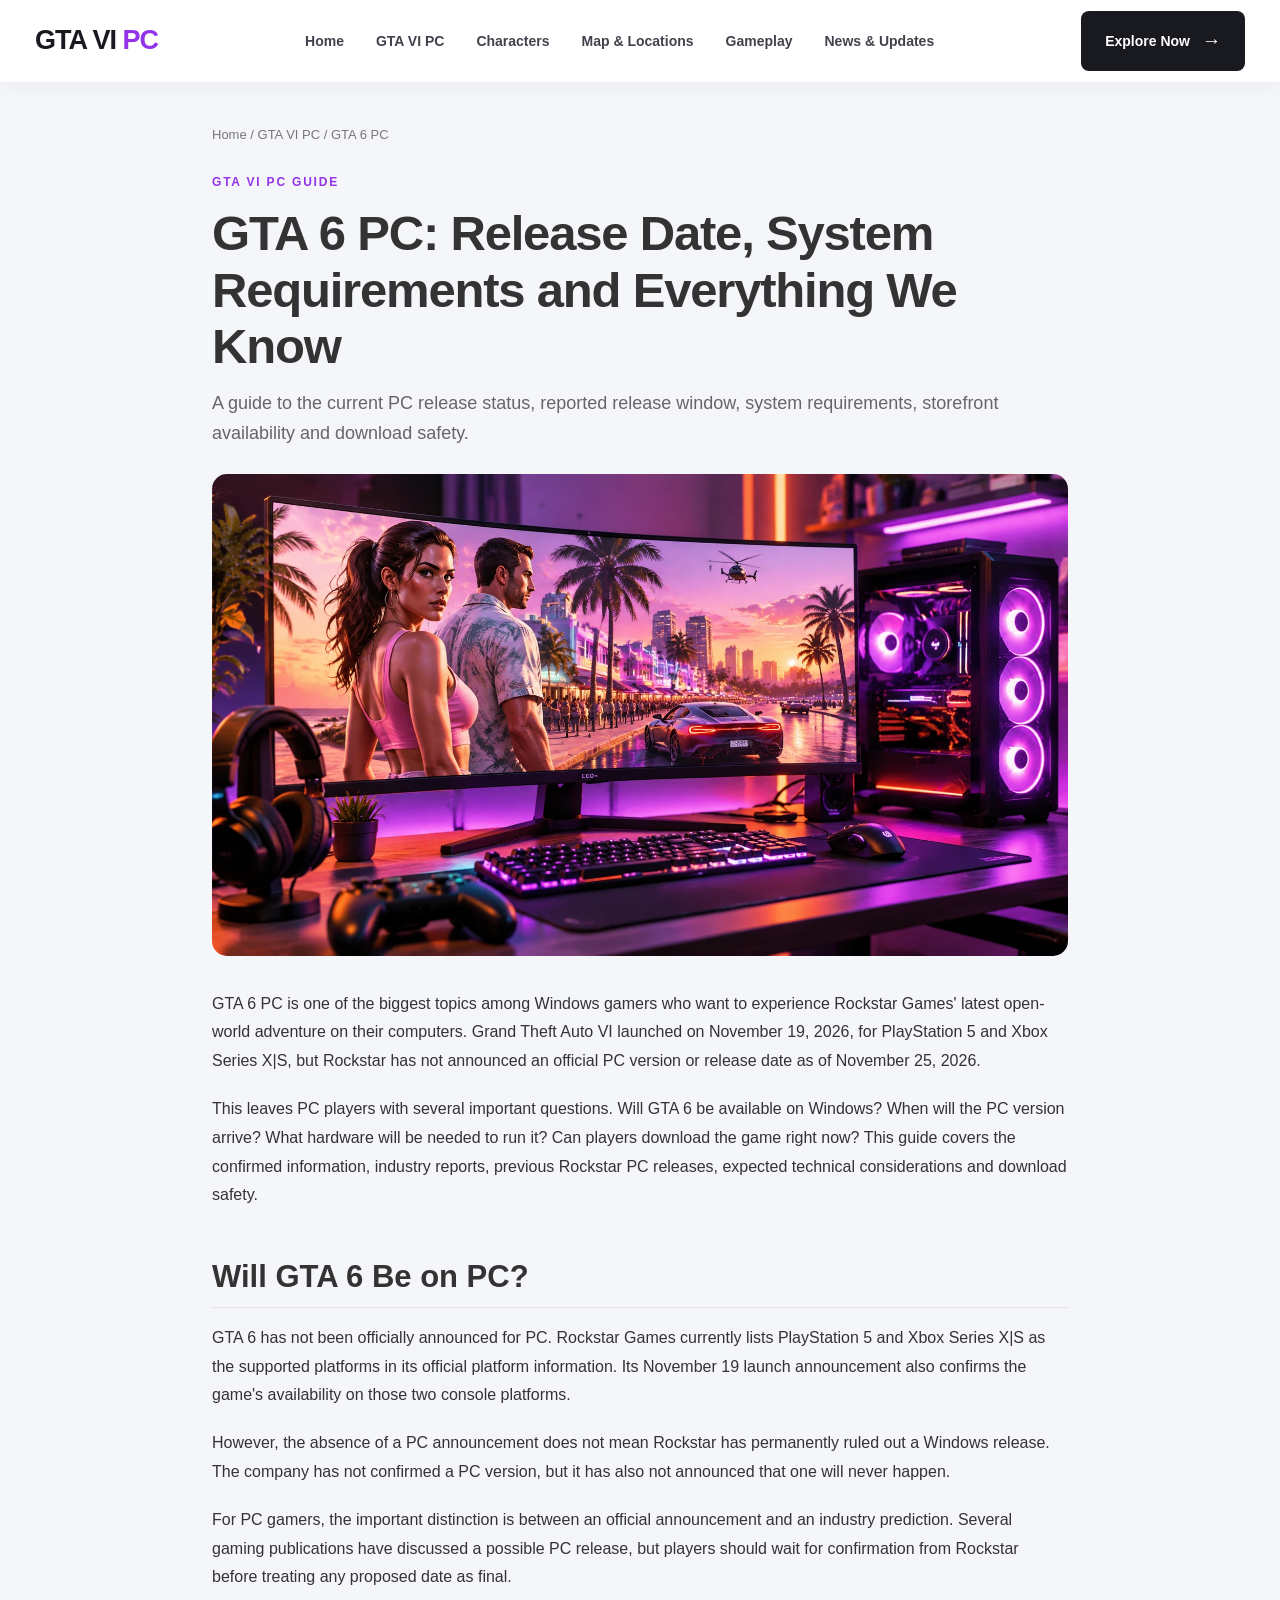
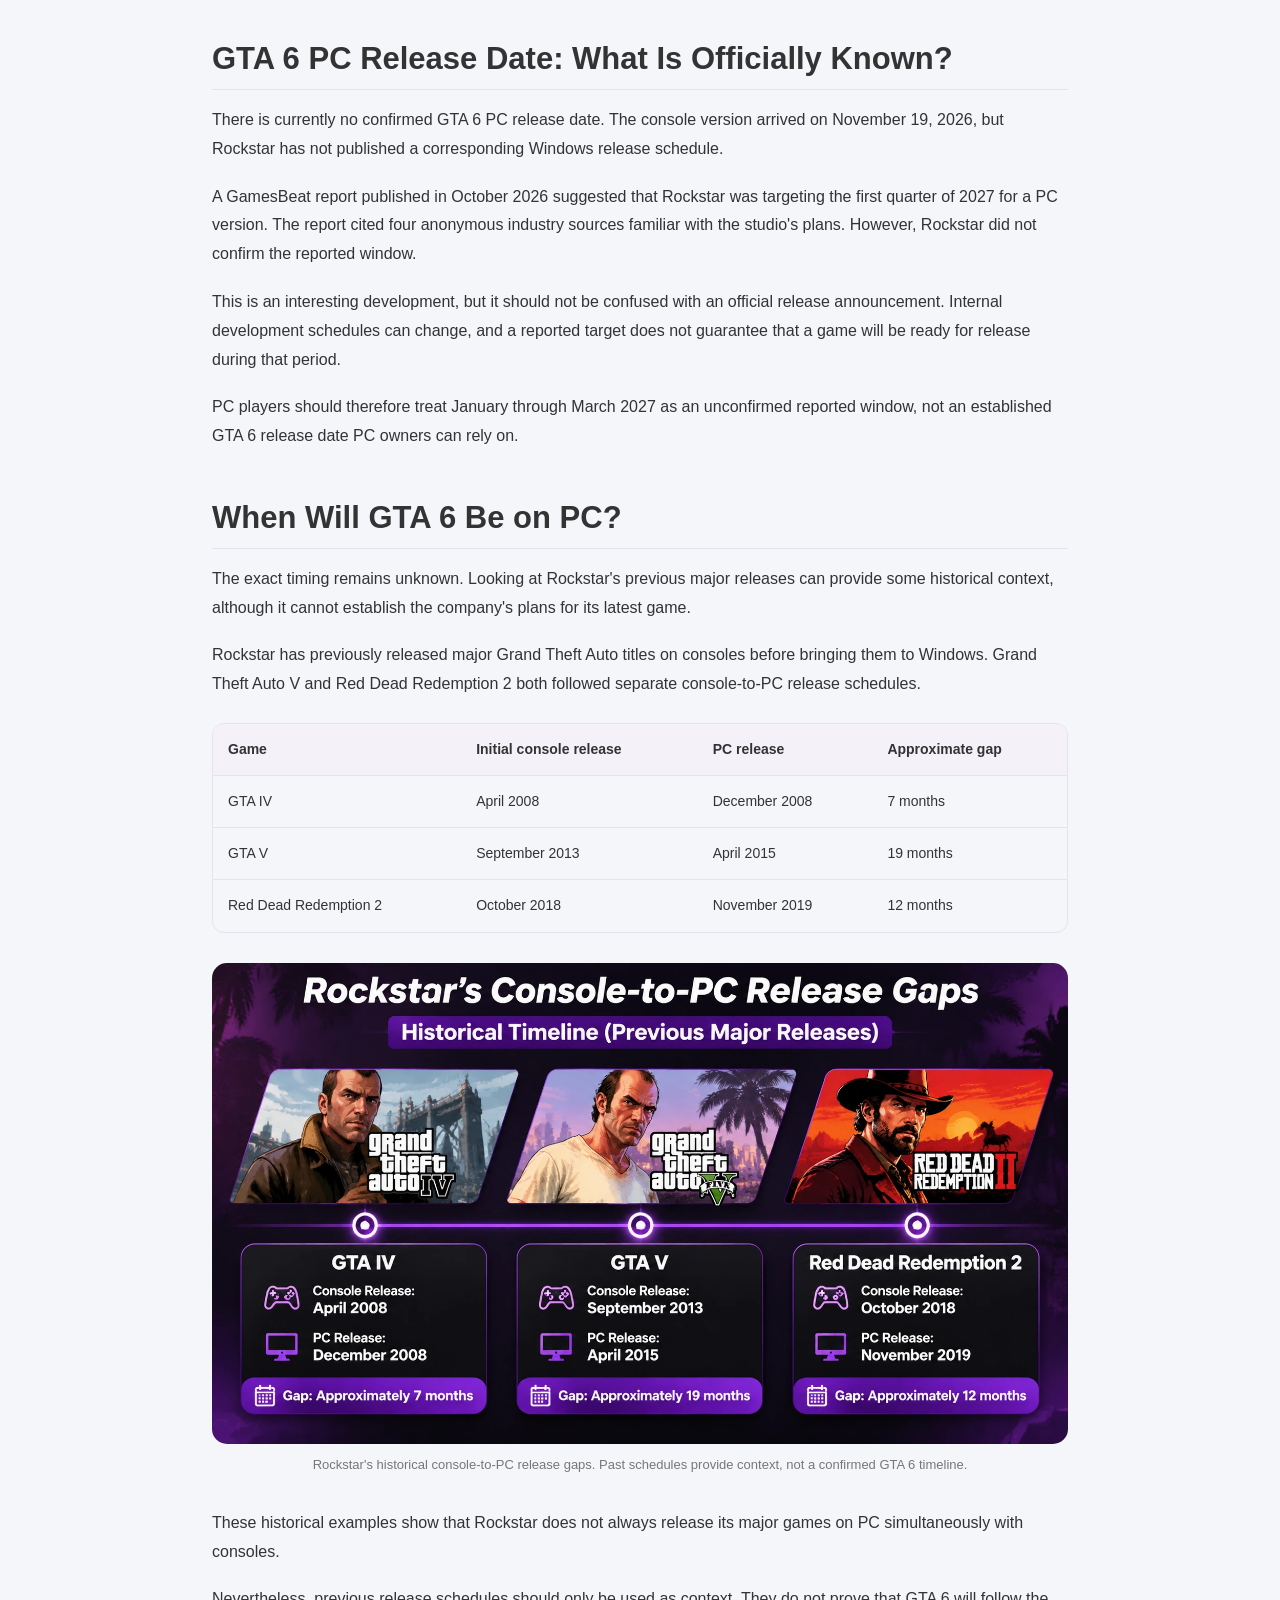
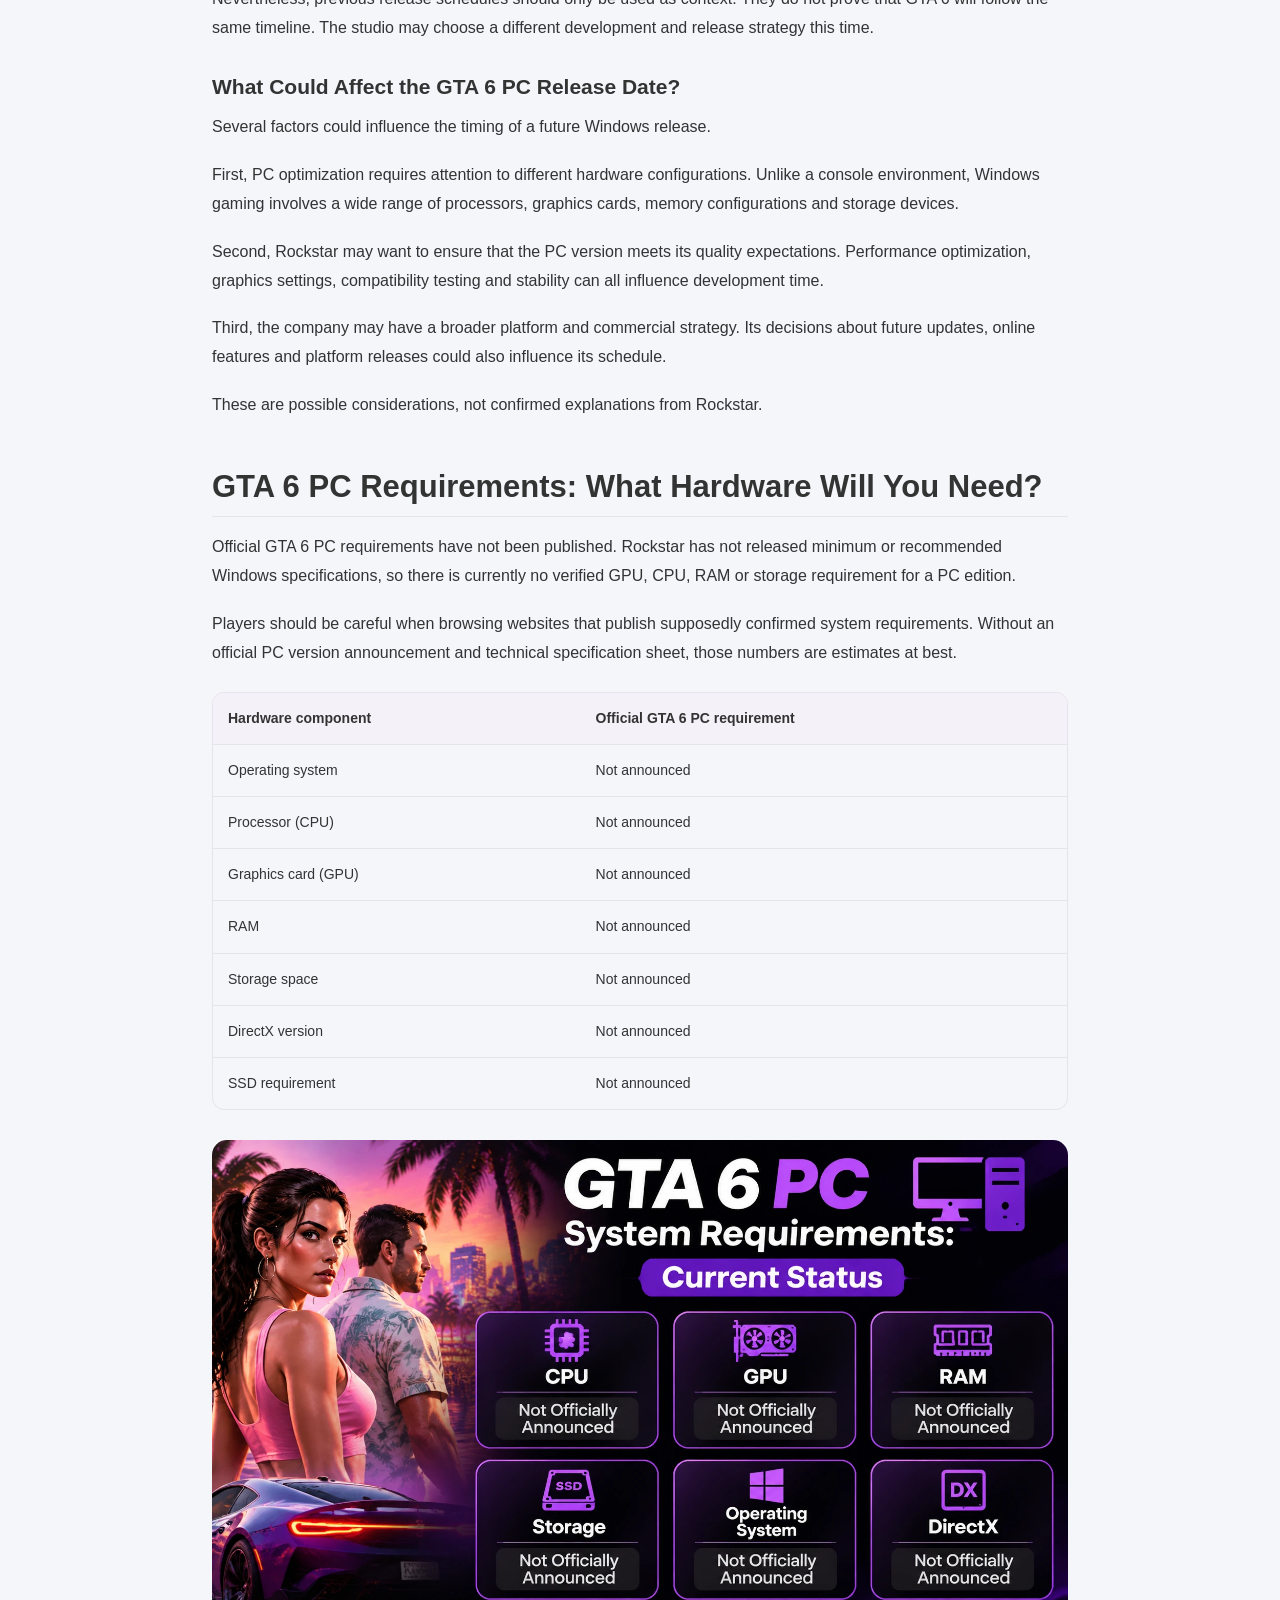
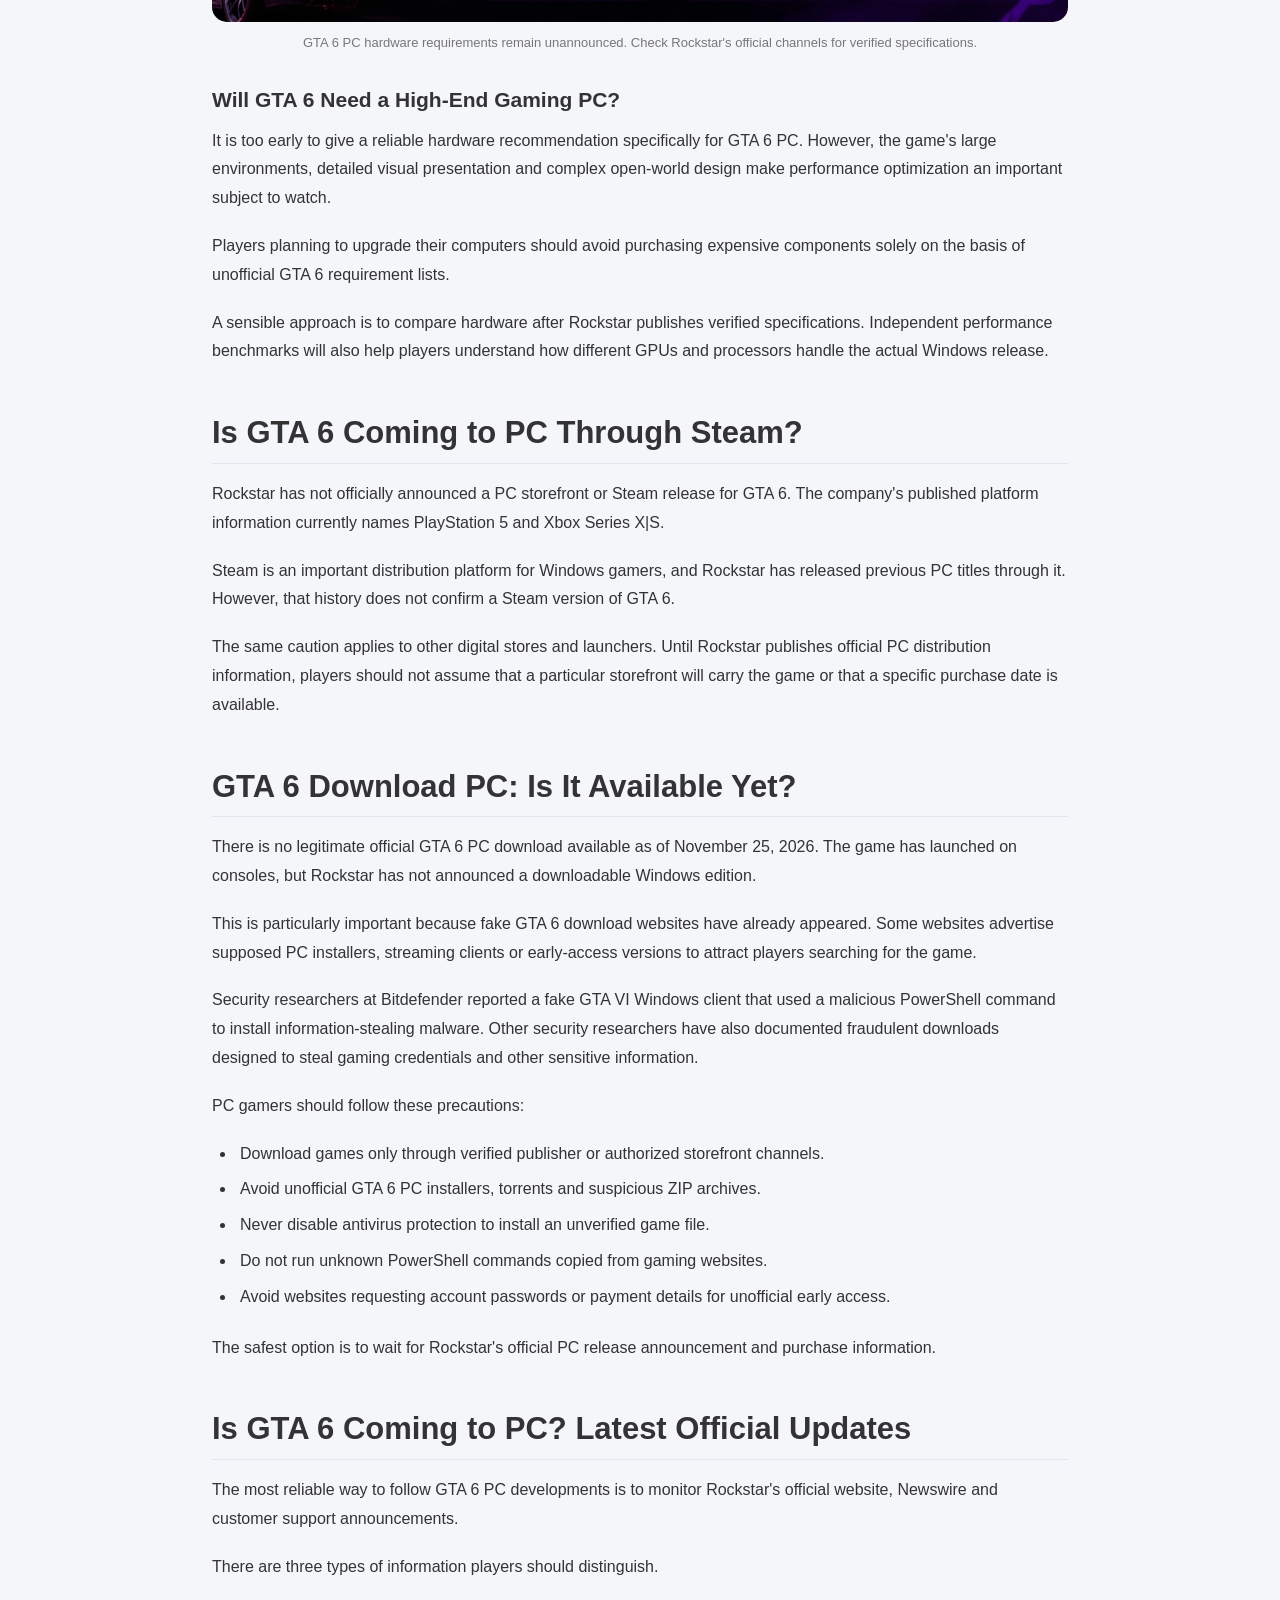
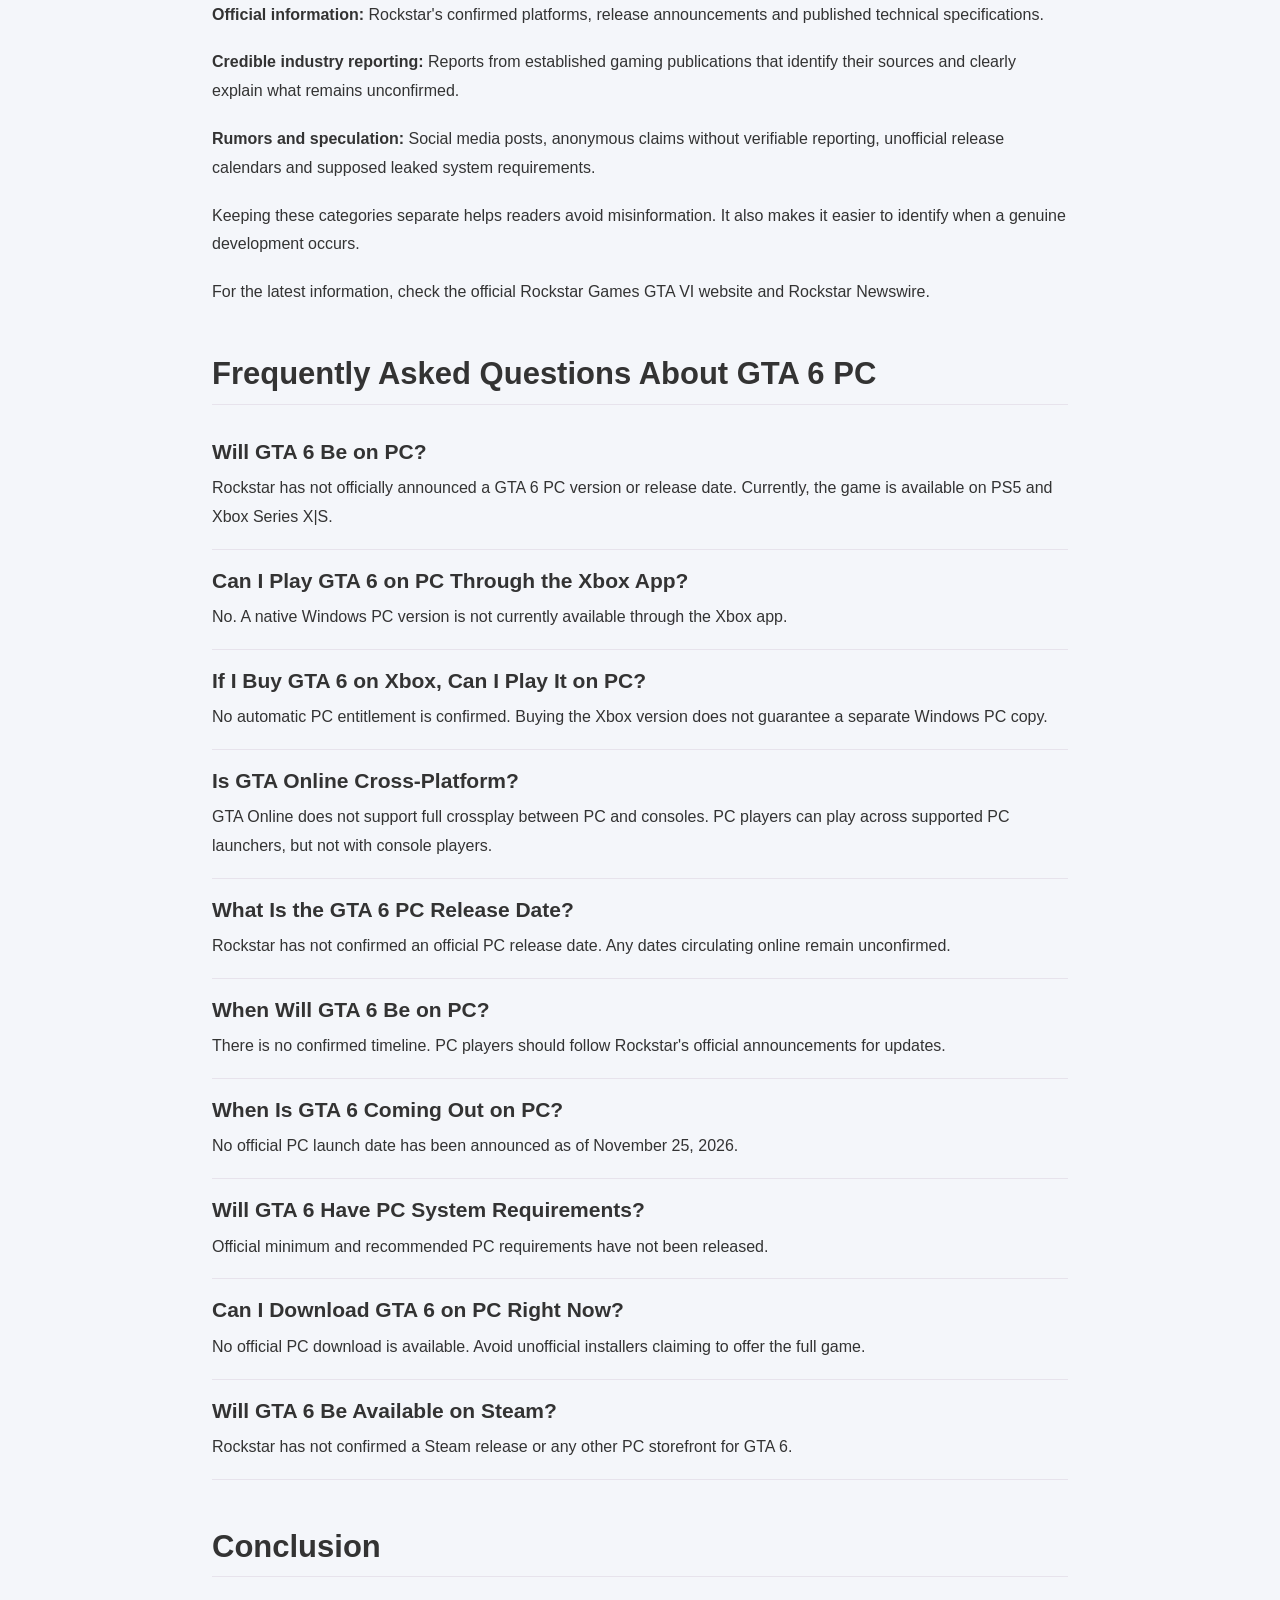
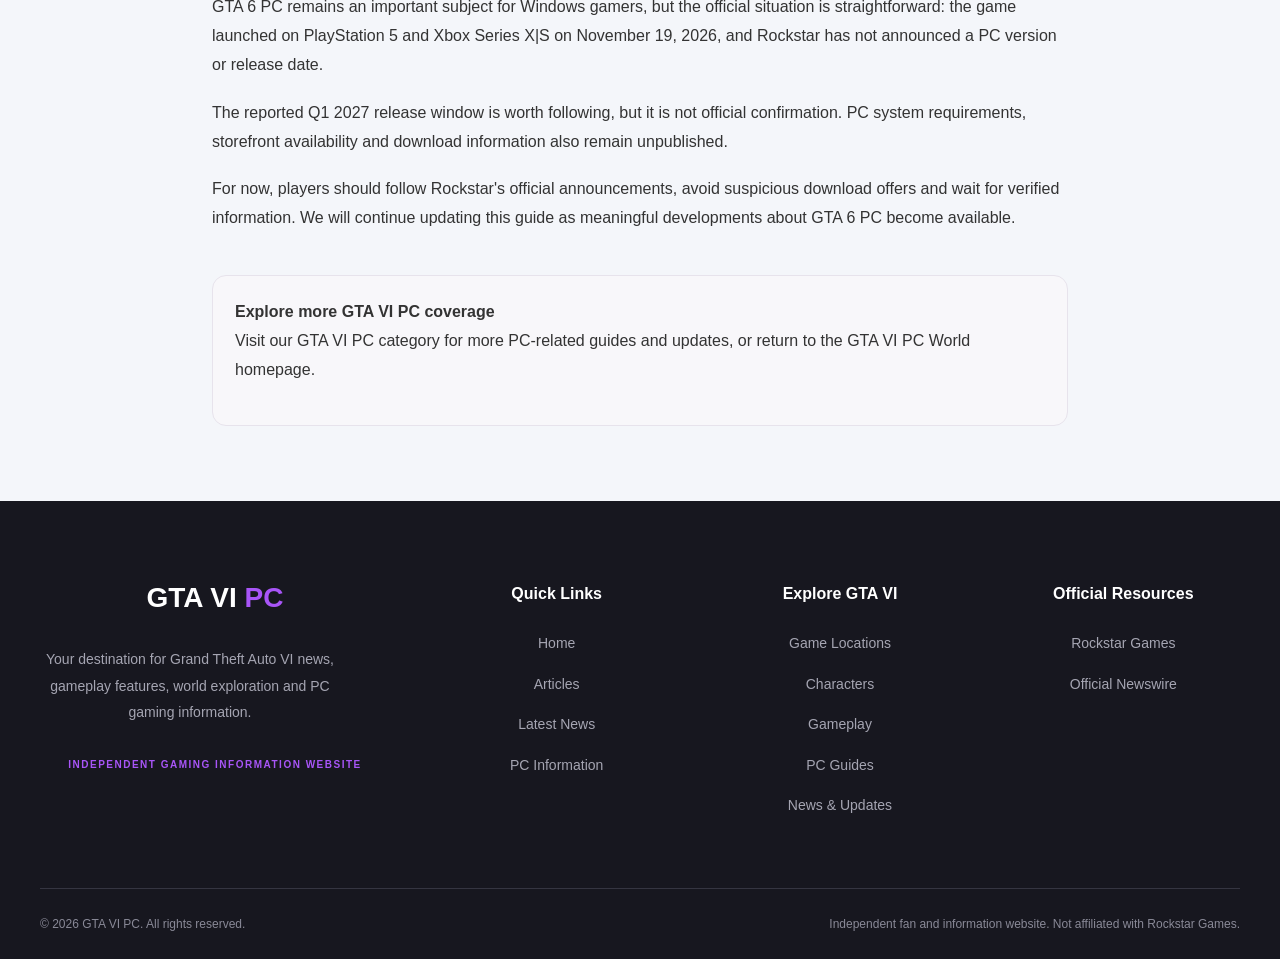
==== commit 22adb211: "Fix GTA 6 PC article layout and match website design" ====
--- a/articles/gta-6-pc.html
+++ b/articles/gta-6-pc.html
@@ -817,11 +817,6 @@
             <a href="../index.html">GTA VI PC World homepage</a>.
           </p>
 
-          <small>
-            Independent fan and information website.
-            Not affiliated with Rockstar Games.
-          </small>
-
         </div>
 
       </div>
